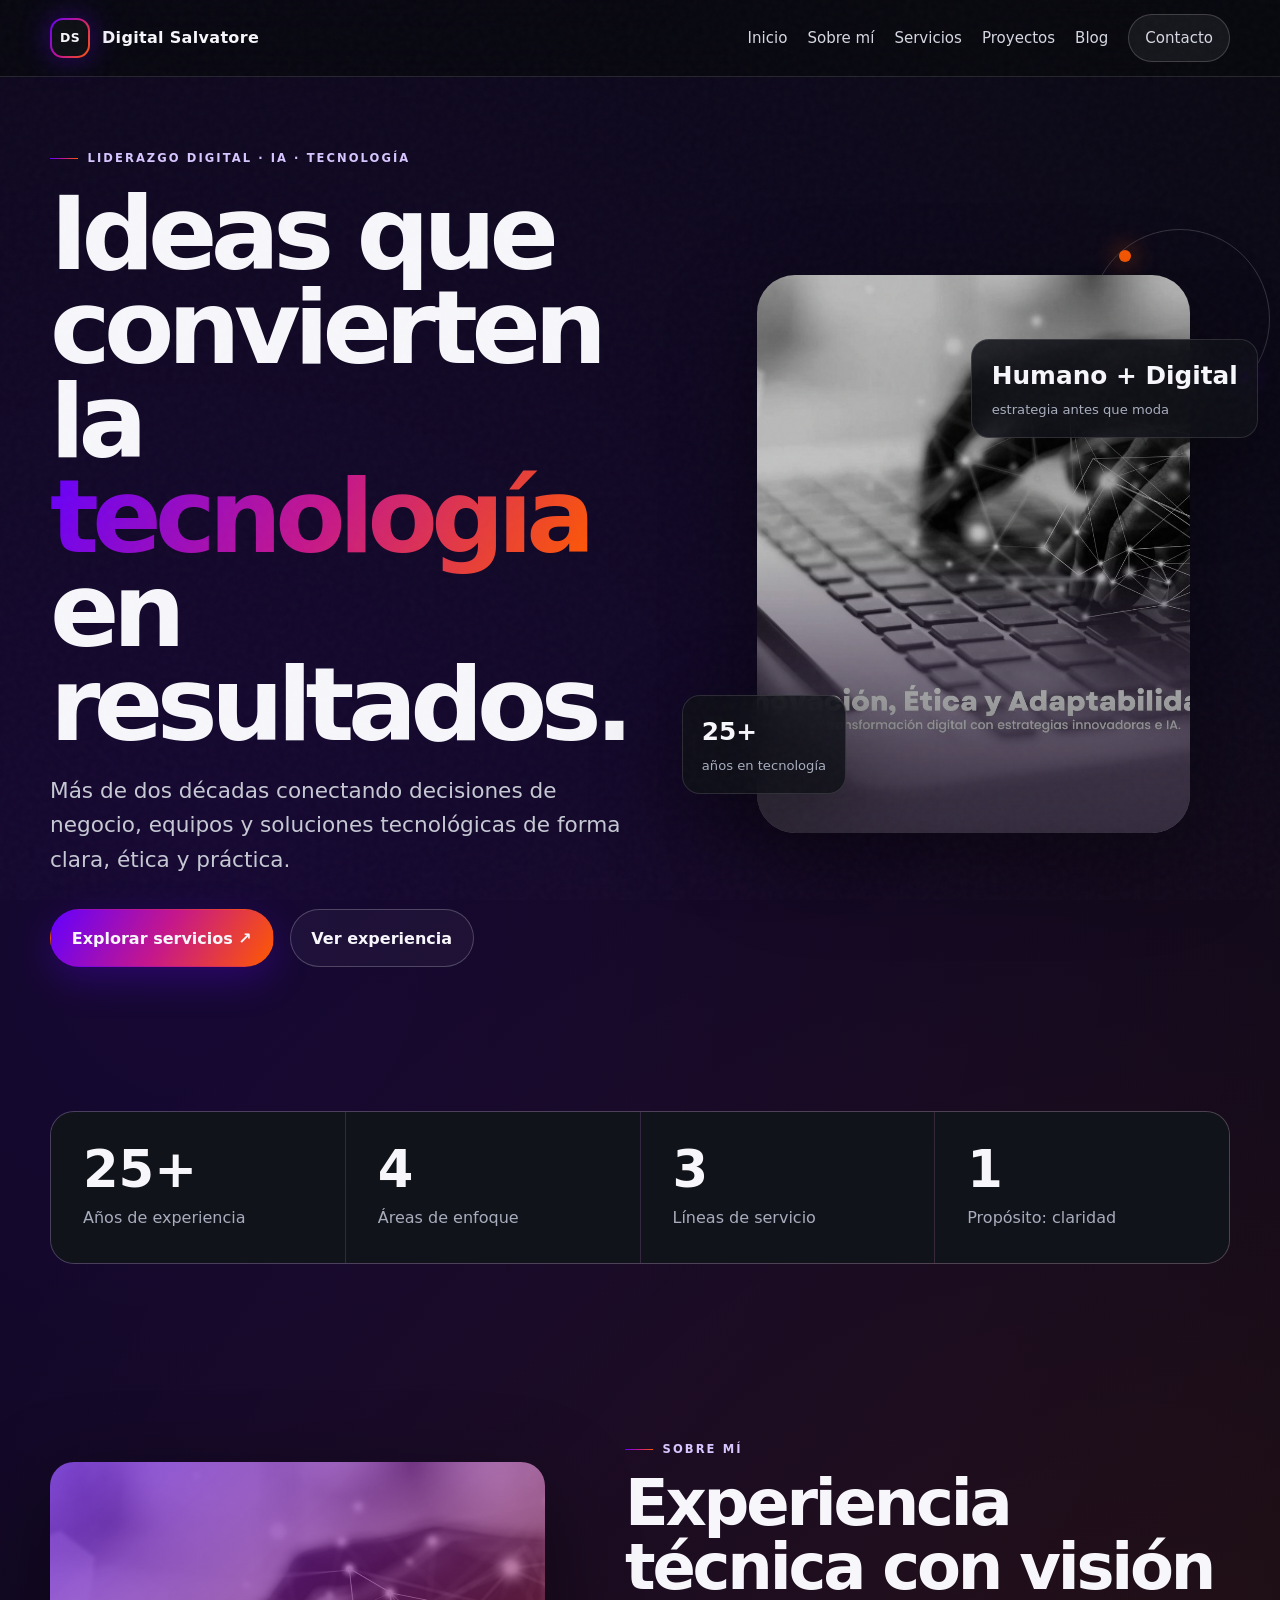
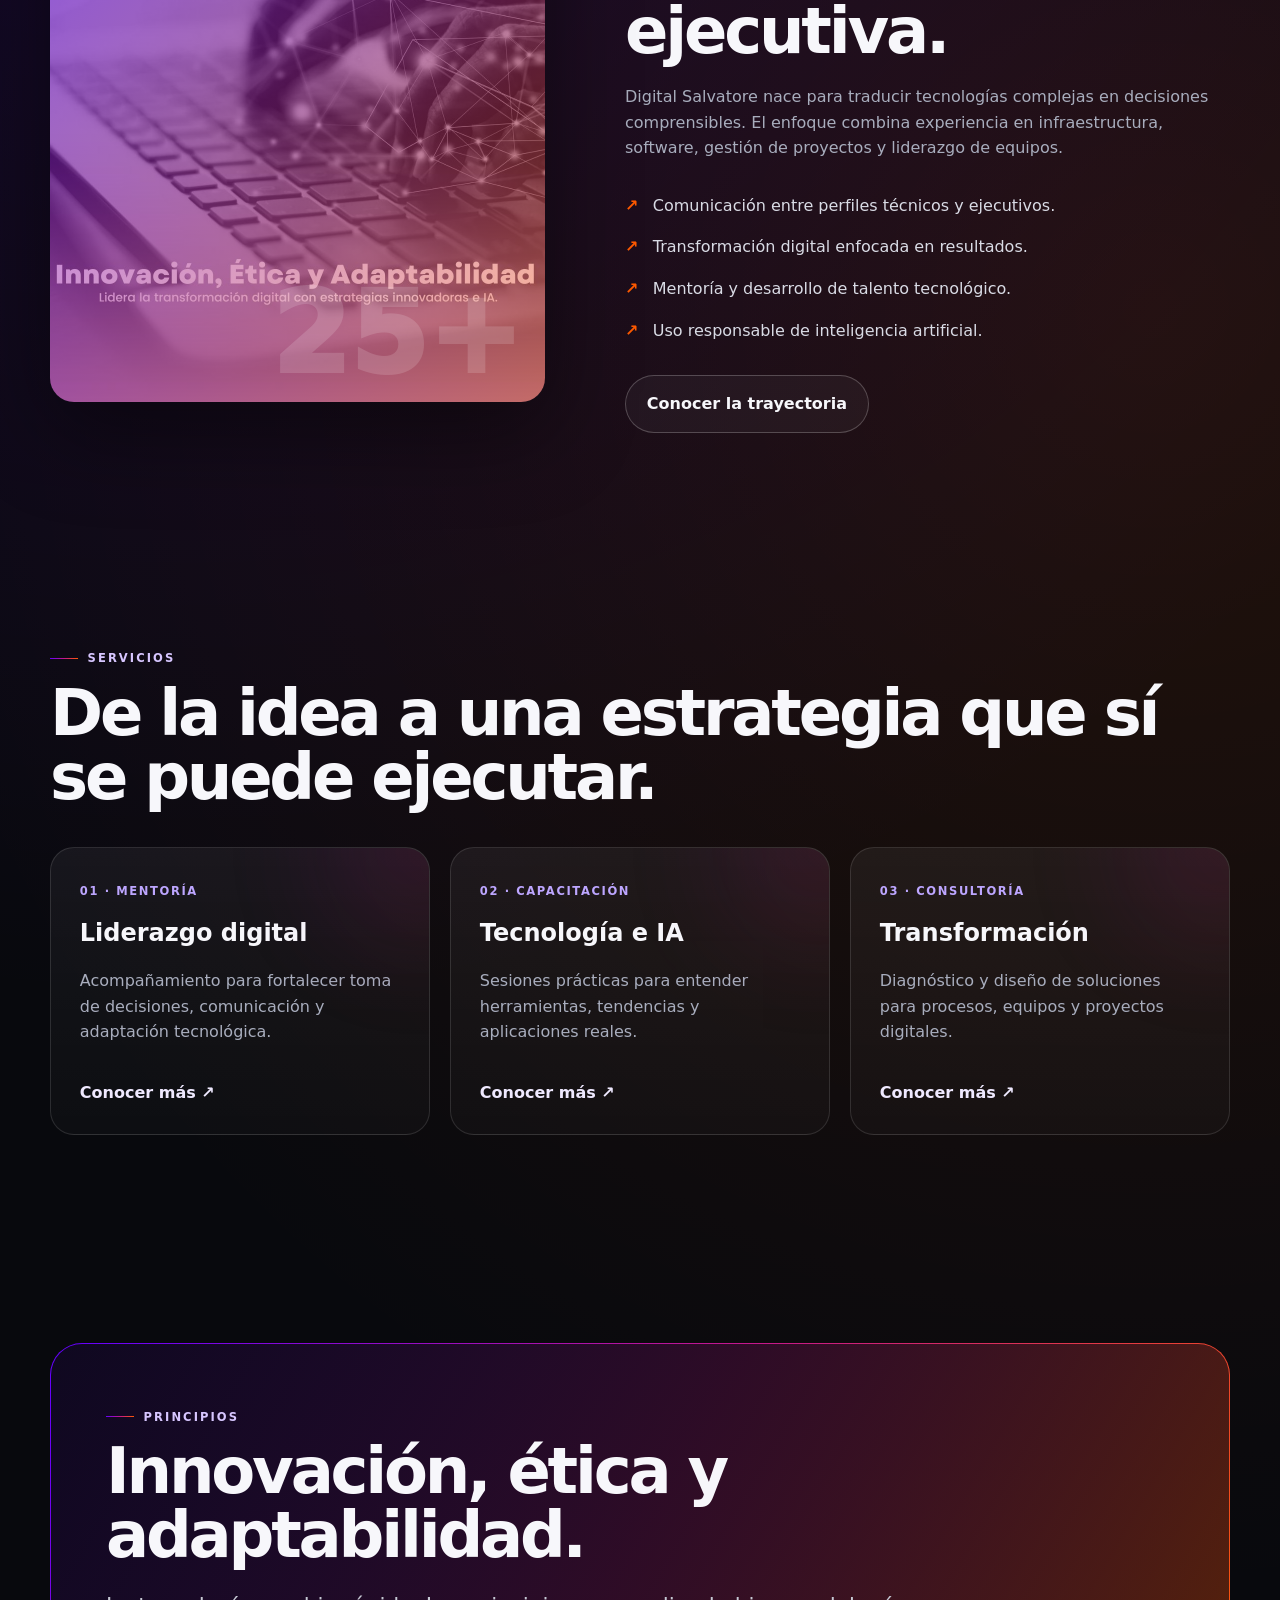
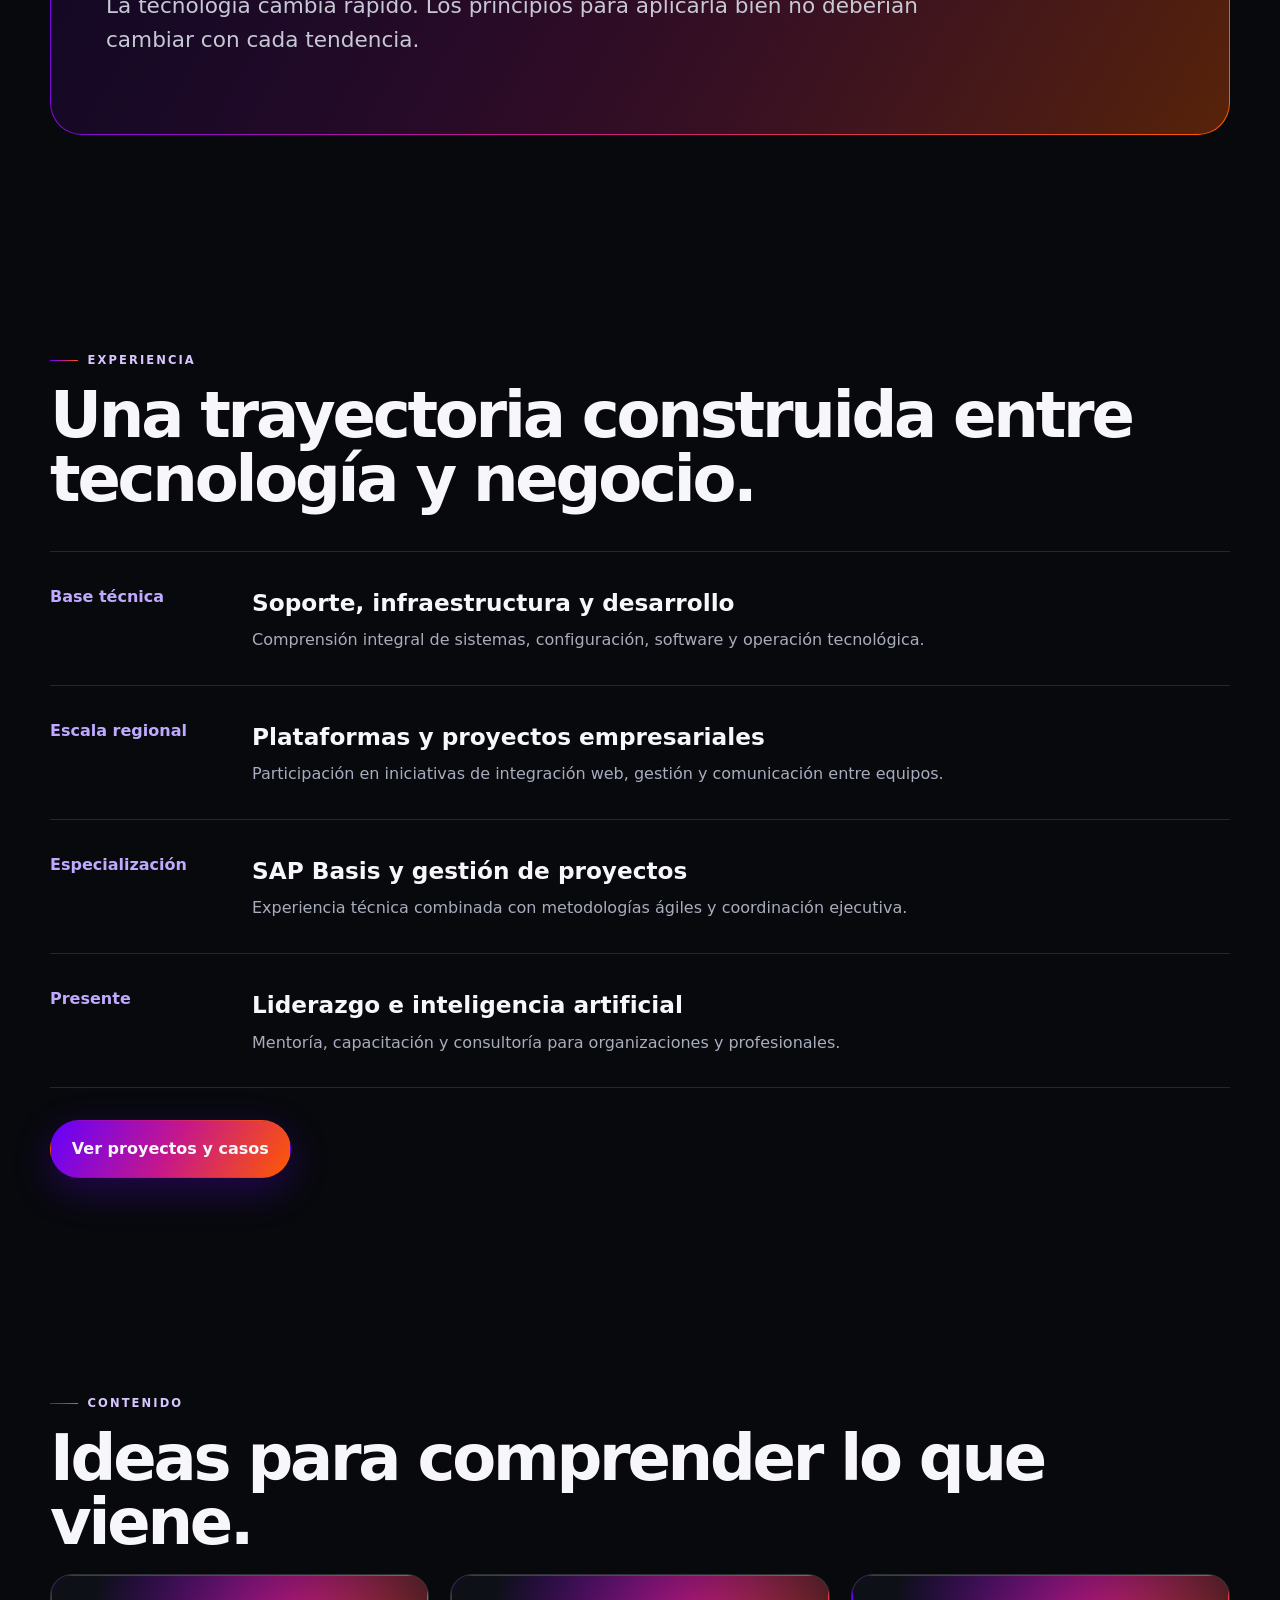
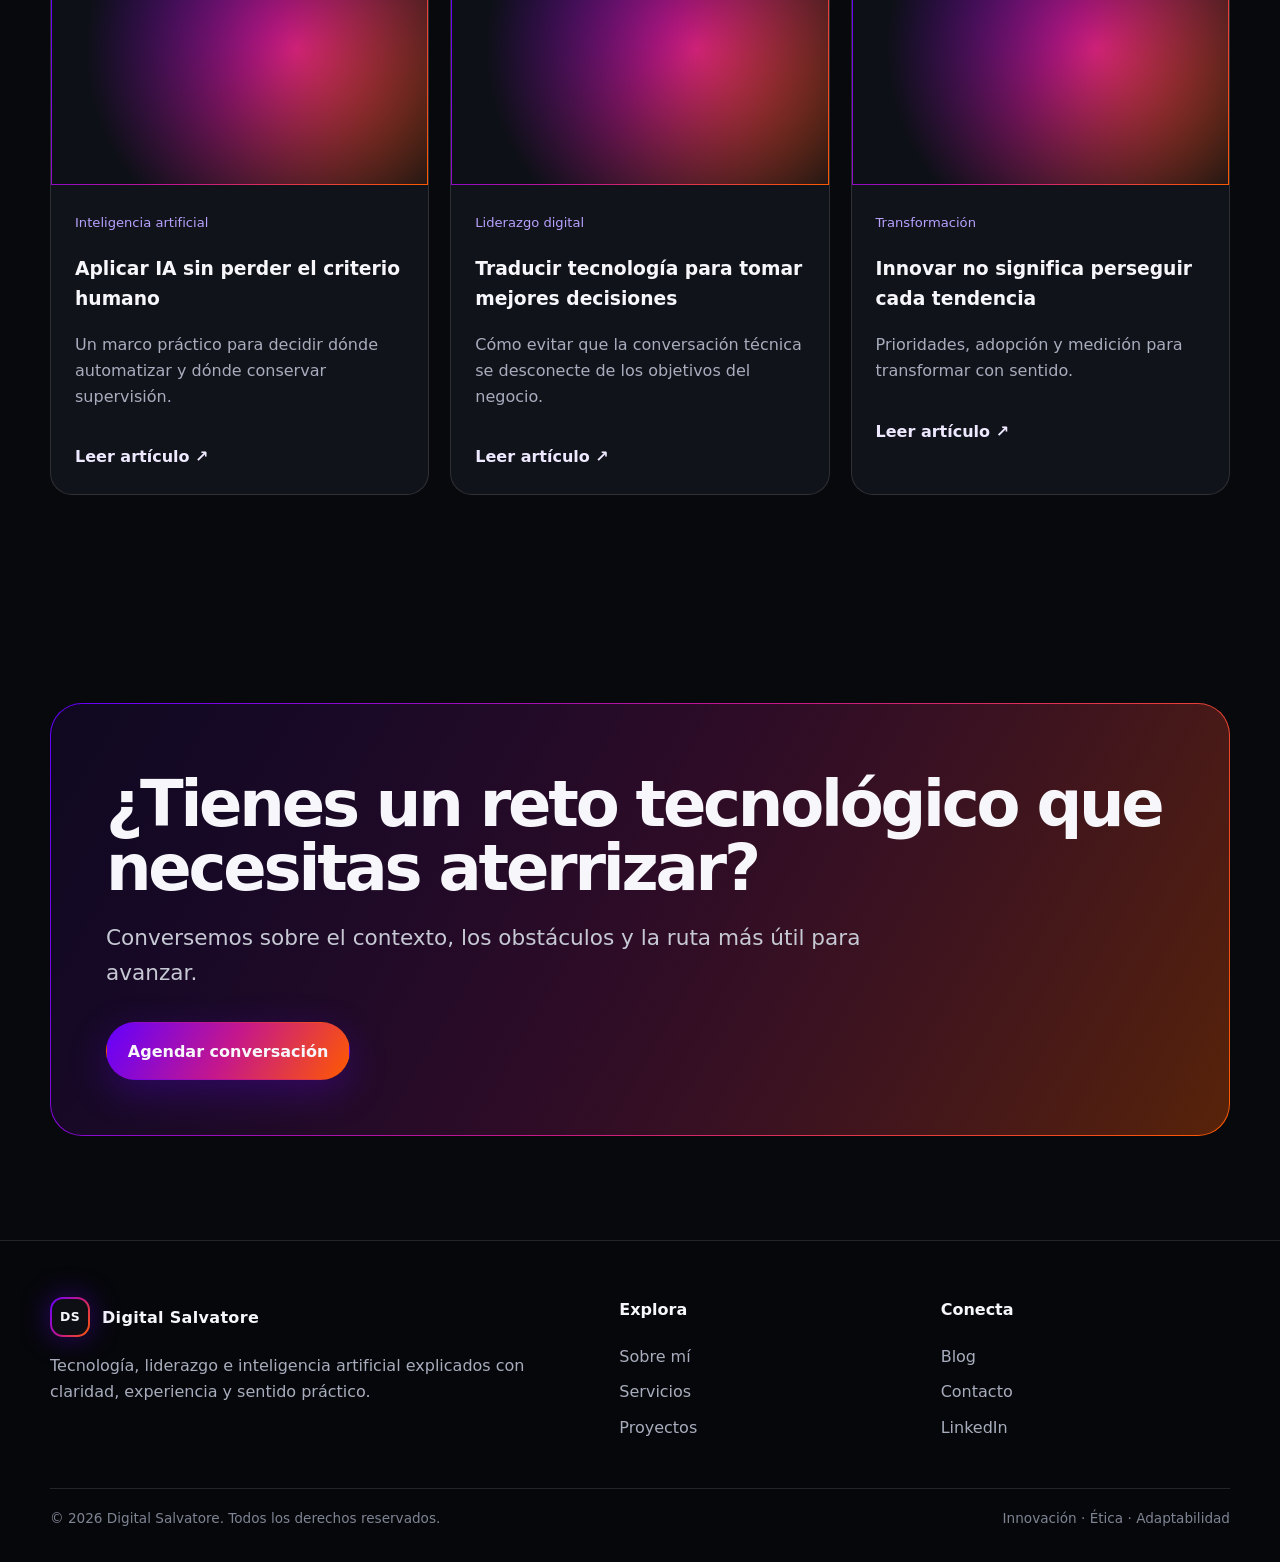
==== index.html @ e843b406 "Primera versión del sitio Digital Salvatore" ====
<!doctype html><html lang="es"><head><meta charset="utf-8"><meta name="viewport" content="width=device-width,initial-scale=1"><meta name="description" content="Digital Salvatore: liderazgo digital, inteligencia artificial, transformación tecnológica y mentoría."><title>Digital Salvatore | Tecnología y liderazgo sin humo</title><link rel="stylesheet" href="styles.css"></head><body>
<a class="skip-link" href="#contenido">Ir al contenido</a>
<div class="noise"></div>
<header class="site-header">
  <nav class="nav" aria-label="Navegación principal">
    <a class="brand" href="index.html"><span class="brand-mark" aria-hidden="true"></span><span>Digital Salvatore</span></a>
    <button class="menu-toggle" aria-expanded="false" aria-label="Abrir menú">☰</button>
    <div class="nav-links">
      <a href="index.html">Inicio</a>
      <a href="sobre-mi.html">Sobre mí</a>
      <a href="servicios.html">Servicios</a>
      <a href="proyectos.html">Proyectos</a>
      <a href="blog.html">Blog</a>
      <a class="nav-cta" href="contacto.html">Contacto</a>
    </div>
  </nav>
</header>
<main id="contenido">
<section class="hero"><div class="container hero-grid"><div class="hero-copy reveal"><span class="eyebrow">Liderazgo digital · IA · Tecnología</span><h1 class="display">Ideas que convierten la <span class="gradient-text">tecnología</span> en resultados.</h1><p class="lead">Más de dos décadas conectando decisiones de negocio, equipos y soluciones tecnológicas de forma clara, ética y práctica.</p><div class="hero-actions"><a class="btn btn-primary" href="servicios.html">Explorar servicios ↗</a><a class="btn btn-secondary" href="proyectos.html">Ver experiencia</a></div></div><div class="hero-visual reveal"><div class="orbit"></div><figure class="hero-photo" data-parallax=".025"><img src="assets/img/hero-innovacion.jpg" alt="Manos trabajando con tecnología e inteligencia artificial"></figure><div class="float-card one"><strong>25+</strong><span>años en tecnología</span></div><div class="float-card two"><strong>Humano + Digital</strong><span>estrategia antes que moda</span></div></div></div></section>
<section class="section-sm"><div class="container stats reveal"><div class="stat"><div class="stat-number" data-counter="25" data-suffix="+">0</div><div class="stat-label">Años de experiencia</div></div><div class="stat"><div class="stat-number" data-counter="4">0</div><div class="stat-label">Áreas de enfoque</div></div><div class="stat"><div class="stat-number" data-counter="3">0</div><div class="stat-label">Líneas de servicio</div></div><div class="stat"><div class="stat-number" data-counter="1">0</div><div class="stat-label">Propósito: claridad</div></div></div></section>
<section class="section"><div class="container split"><div class="media-panel reveal"></div><div class="reveal"><span class="eyebrow">Sobre mí</span><h2 class="section-title">Experiencia técnica con visión ejecutiva.</h2><p class="section-copy">Digital Salvatore nace para traducir tecnologías complejas en decisiones comprensibles. El enfoque combina experiencia en infraestructura, software, gestión de proyectos y liderazgo de equipos.</p><ul class="check-list"><li>Comunicación entre perfiles técnicos y ejecutivos.</li><li>Transformación digital enfocada en resultados.</li><li>Mentoría y desarrollo de talento tecnológico.</li><li>Uso responsable de inteligencia artificial.</li></ul><a class="btn btn-secondary" href="sobre-mi.html">Conocer la trayectoria</a></div></div></section>
<section class="section"><div class="container"><span class="eyebrow reveal">Servicios</span><h2 class="section-title reveal">De la idea a una estrategia que sí se puede ejecutar.</h2><div class="card-grid"><article class="card reveal" data-tilt><span class="card-kicker">01 · Mentoría</span><h3>Liderazgo digital</h3><p>Acompañamiento para fortalecer toma de decisiones, comunicación y adaptación tecnológica.</p><a class="card-link" href="servicios.html">Conocer más ↗</a></article><article class="card reveal" data-tilt><span class="card-kicker">02 · Capacitación</span><h3>Tecnología e IA</h3><p>Sesiones prácticas para entender herramientas, tendencias y aplicaciones reales.</p><a class="card-link" href="servicios.html">Conocer más ↗</a></article><article class="card reveal" data-tilt><span class="card-kicker">03 · Consultoría</span><h3>Transformación</h3><p>Diagnóstico y diseño de soluciones para procesos, equipos y proyectos digitales.</p><a class="card-link" href="servicios.html">Conocer más ↗</a></article></div></div></section>
<section class="section"><div class="container feature-band reveal"><span class="eyebrow">Principios</span><h2 class="section-title">Innovación, ética y adaptabilidad.</h2><p class="lead">La tecnología cambia rápido. Los principios para aplicarla bien no deberían cambiar con cada tendencia.</p></div></section>
<section class="section"><div class="container"><span class="eyebrow reveal">Experiencia</span><h2 class="section-title reveal">Una trayectoria construida entre tecnología y negocio.</h2><div class="timeline"><div class="timeline-item reveal"><strong>Base técnica</strong><div><h3>Soporte, infraestructura y desarrollo</h3><p>Comprensión integral de sistemas, configuración, software y operación tecnológica.</p></div></div><div class="timeline-item reveal"><strong>Escala regional</strong><div><h3>Plataformas y proyectos empresariales</h3><p>Participación en iniciativas de integración web, gestión y comunicación entre equipos.</p></div></div><div class="timeline-item reveal"><strong>Especialización</strong><div><h3>SAP Basis y gestión de proyectos</h3><p>Experiencia técnica combinada con metodologías ágiles y coordinación ejecutiva.</p></div></div><div class="timeline-item reveal"><strong>Presente</strong><div><h3>Liderazgo e inteligencia artificial</h3><p>Mentoría, capacitación y consultoría para organizaciones y profesionales.</p></div></div></div><div class="hero-actions"><a class="btn btn-primary" href="proyectos.html">Ver proyectos y casos</a></div></div></section>
<section class="section"><div class="container"><span class="eyebrow reveal">Contenido</span><h2 class="section-title reveal">Ideas para comprender lo que viene.</h2><div class="article-grid"><article class="article-card reveal"><div class="article-cover"></div><div class="article-body"><time>Inteligencia artificial</time><h3>Aplicar IA sin perder el criterio humano</h3><p>Un marco práctico para decidir dónde automatizar y dónde conservar supervisión.</p><a class="card-link" href="blog.html">Leer artículo ↗</a></div></article><article class="article-card reveal"><div class="article-cover"></div><div class="article-body"><time>Liderazgo digital</time><h3>Traducir tecnología para tomar mejores decisiones</h3><p>Cómo evitar que la conversación técnica se desconecte de los objetivos del negocio.</p><a class="card-link" href="blog.html">Leer artículo ↗</a></div></article><article class="article-card reveal"><div class="article-cover"></div><div class="article-body"><time>Transformación</time><h3>Innovar no significa perseguir cada tendencia</h3><p>Prioridades, adopción y medición para transformar con sentido.</p><a class="card-link" href="blog.html">Leer artículo ↗</a></div></article></div></div></section>
<section class="section"><div class="container feature-band reveal"><h2 class="section-title">¿Tienes un reto tecnológico que necesitas aterrizar?</h2><p class="lead">Conversemos sobre el contexto, los obstáculos y la ruta más útil para avanzar.</p><div class="hero-actions"><a class="btn btn-primary" href="contacto.html">Agendar conversación</a></div></div></section>
</main>
<footer class="site-footer">
  <div class="container">
    <div class="footer-grid">
      <div><a class="brand" href="index.html"><span class="brand-mark"></span><span>Digital Salvatore</span></a><p class="section-copy">Tecnología, liderazgo e inteligencia artificial explicados con claridad, experiencia y sentido práctico.</p></div>
      <div><h4>Explora</h4><div class="footer-links"><a href="sobre-mi.html">Sobre mí</a><a href="servicios.html">Servicios</a><a href="proyectos.html">Proyectos</a></div></div>
      <div><h4>Conecta</h4><div class="footer-links"><a href="blog.html">Blog</a><a href="contacto.html">Contacto</a><a href="#">LinkedIn</a></div></div>
    </div>
    <div class="footer-bottom"><span>© <span data-year></span> Digital Salvatore. Todos los derechos reservados.</span><span>Innovación · Ética · Adaptabilidad</span></div>
  </div>
</footer>
<script src="script.js"></script>
</body></html>
---- styles.css ----
:root {
  --bg: #08090d;
  --surface: #11131a;
  --surface-2: #181b24;
  --text: #f7f7fb;
  --muted: #a8adbd;
  --indigo: #6300ff;
  --orange: #ff5a00;
  --magenta: #c5178c;
  --line: rgba(255,255,255,.12);
  --glow: linear-gradient(120deg, var(--indigo), var(--magenta), var(--orange));
  --max: 1180px;
  --radius: 24px;
  --shadow: 0 28px 90px rgba(0,0,0,.45);
}

* { box-sizing: border-box; }
html { scroll-behavior: smooth; }
body {
  margin: 0;
  font-family: Inter, ui-sans-serif, system-ui, -apple-system, BlinkMacSystemFont, "Segoe UI", sans-serif;
  background:
    radial-gradient(circle at 15% 15%, rgba(99,0,255,.16), transparent 30%),
    radial-gradient(circle at 90% 30%, rgba(255,90,0,.11), transparent 28%),
    var(--bg);
  color: var(--text);
  line-height: 1.6;
  overflow-x: hidden;
}
a { color: inherit; text-decoration: none; }
img { display: block; max-width: 100%; }
button, input, textarea { font: inherit; }

.skip-link { position: fixed; left: 1rem; top: -4rem; z-index: 999; background: white; color: black; padding: .7rem 1rem; border-radius: 999px; }
.skip-link:focus { top: 1rem; }

.site-header {
  position: sticky; top: 0; z-index: 50;
  backdrop-filter: blur(18px);
  background: rgba(8,9,13,.72);
  border-bottom: 1px solid var(--line);
}
.nav {
  width: min(calc(100% - 2rem), var(--max));
  margin: auto; min-height: 76px;
  display: flex; align-items: center; justify-content: space-between; gap: 1.5rem;
}
.brand { display: flex; align-items: center; gap: .75rem; font-weight: 800; letter-spacing: .02em; }
.brand-mark { width: 40px; aspect-ratio: 1; border-radius: 13px; background: var(--glow); position: relative; box-shadow: 0 0 30px rgba(99,0,255,.4); }
.brand-mark::after { content: "DS"; position: absolute; inset: 2px; display: grid; place-items: center; border-radius: 11px; background: #0d0f15; font-size: .78rem; }
.nav-links { display: flex; align-items: center; gap: 1.25rem; color: #d6d8e2; font-size: .94rem; }
.nav-links a { position: relative; }
.nav-links a::after { content: ""; position: absolute; left: 0; bottom: -.45rem; width: 0; height: 2px; background: var(--glow); transition: width .25s ease; }
.nav-links a:hover::after, .nav-links a.active::after { width: 100%; }
.nav-cta { padding: .7rem 1rem; border: 1px solid rgba(255,255,255,.18); border-radius: 999px; background: rgba(255,255,255,.06); }
.menu-toggle { display: none; border: 0; color: white; background: transparent; font-size: 1.5rem; }

.container { width: min(calc(100% - 2rem), var(--max)); margin-inline: auto; }
.section { padding: 6.5rem 0; position: relative; }
.section-sm { padding: 4rem 0; }
.eyebrow { display: inline-flex; align-items: center; gap: .6rem; text-transform: uppercase; letter-spacing: .18em; font-size: .72rem; color: #d7c6ff; font-weight: 800; }
.eyebrow::before { content: ""; width: 28px; height: 1px; background: var(--glow); }
.display { font-size: clamp(3rem, 8vw, 7.7rem); line-height: .92; letter-spacing: -.065em; margin: 1.2rem 0; max-width: 11ch; }
.gradient-text { background: var(--glow); -webkit-background-clip: text; background-clip: text; color: transparent; }
.lead { font-size: clamp(1.05rem, 2vw, 1.35rem); color: #c6c9d4; max-width: 62ch; }
.section-title { font-size: clamp(2.2rem, 5vw, 4.7rem); line-height: 1; letter-spacing: -.05em; margin: .8rem 0 1.3rem; }
.section-copy { color: var(--muted); max-width: 65ch; }

.hero { min-height: calc(100svh - 76px); display: grid; align-items: center; padding: 4rem 0 5rem; position: relative; }
.hero-grid { display: grid; grid-template-columns: 1.08fr .92fr; gap: 4rem; align-items: center; }
.hero-copy { position: relative; z-index: 2; }
.hero-actions { display: flex; flex-wrap: wrap; gap: 1rem; margin-top: 2rem; }
.btn { display: inline-flex; align-items: center; justify-content: center; gap: .6rem; padding: .95rem 1.3rem; border-radius: 999px; font-weight: 800; border: 1px solid transparent; transition: transform .22s ease, box-shadow .22s ease, background .22s ease; }
.btn:hover { transform: translateY(-3px); }
.btn-primary { background: var(--glow); box-shadow: 0 12px 38px rgba(99,0,255,.28); }
.btn-secondary { border-color: rgba(255,255,255,.22); background: rgba(255,255,255,.04); }
.hero-visual { position: relative; min-height: 590px; }
.hero-photo { position: absolute; inset: 0; border-radius: 38px; overflow: hidden; background: #12141c; box-shadow: var(--shadow); transform: rotate(1.5deg); }
.hero-photo img { width: 100%; height: 100%; object-fit: cover; filter: saturate(.8) contrast(1.06); }
.hero-photo::after { content: ""; position: absolute; inset: 0; background: linear-gradient(180deg, transparent 45%, rgba(8,9,13,.7)); }
.orbit { position: absolute; width: 180px; aspect-ratio: 1; border-radius: 50%; border: 1px solid rgba(255,255,255,.17); right: -40px; top: -30px; animation: spin 14s linear infinite; }
.orbit::before, .orbit::after { content: ""; position: absolute; width: 12px; aspect-ratio: 1; border-radius: 50%; background: var(--orange); box-shadow: 0 0 24px var(--orange); }
.orbit::before { top: 20px; left: 28px; }
.orbit::after { bottom: 25px; right: 20px; background: var(--indigo); box-shadow: 0 0 24px var(--indigo); }
.float-card { position: absolute; z-index: 3; background: rgba(14,16,23,.86); border: 1px solid var(--line); backdrop-filter: blur(16px); border-radius: 18px; padding: 1rem 1.2rem; box-shadow: var(--shadow); }
.float-card.one { left: -35px; bottom: 55px; }
.float-card.two { right: -28px; top: 80px; }
.float-card strong { display: block; font-size: 1.55rem; }
.float-card span { color: var(--muted); font-size: .82rem; }

.stats { display: grid; grid-template-columns: repeat(4,1fr); gap: 1px; background: var(--line); border: 1px solid var(--line); border-radius: var(--radius); overflow: hidden; }
.stat { background: var(--surface); padding: 2rem; }
.stat-number { font-size: clamp(2rem, 4vw, 3.7rem); font-weight: 900; line-height: 1; }
.stat-label { color: var(--muted); margin-top: .6rem; }

.split { display: grid; grid-template-columns: .9fr 1.1fr; gap: 5rem; align-items: center; }
.media-panel { min-height: 540px; border-radius: var(--radius); background: linear-gradient(135deg, rgba(99,0,255,.55), rgba(255,90,0,.42)), url('assets/img/hero-innovacion.jpg') center/cover; position: relative; overflow: hidden; box-shadow: var(--shadow); }
.media-panel::after { content: "25+"; position: absolute; right: 1.5rem; bottom: .8rem; font-weight: 950; font-size: 7rem; line-height: 1; color: rgba(255,255,255,.15); }
.check-list { display: grid; gap: 1rem; margin: 2rem 0; padding: 0; list-style: none; }
.check-list li { display: flex; gap: .9rem; color: #d9dbe5; }
.check-list li::before { content: "↗"; color: var(--orange); font-weight: 900; }

.card-grid { display: grid; grid-template-columns: repeat(3, 1fr); gap: 1.25rem; margin-top: 2.4rem; }
.card { background: linear-gradient(180deg, rgba(255,255,255,.055), rgba(255,255,255,.025)); border: 1px solid var(--line); border-radius: var(--radius); padding: 1.8rem; position: relative; overflow: hidden; transition: transform .28s ease, border-color .28s ease; }
.card:hover { transform: translateY(-8px); border-color: rgba(146,91,255,.55); }
.card::before { content: ""; position: absolute; width: 160px; aspect-ratio: 1; border-radius: 50%; background: var(--glow); filter: blur(65px); opacity: .18; right: -70px; top: -80px; }
.card-kicker { color: #bda6ff; font-size: .72rem; letter-spacing: .14em; text-transform: uppercase; font-weight: 800; }
.card h3 { font-size: 1.5rem; margin: .7rem 0; }
.card p { color: var(--muted); }
.card-link { display: inline-flex; margin-top: 1.2rem; font-weight: 800; color: #efe9ff; }

.timeline { display: grid; gap: 0; margin-top: 2.5rem; border-top: 1px solid var(--line); }
.timeline-item { display: grid; grid-template-columns: 170px 1fr; gap: 2rem; padding: 2rem 0; border-bottom: 1px solid var(--line); }
.timeline-item strong { color: #bfaaff; }
.timeline-item h3 { margin: 0 0 .4rem; font-size: 1.45rem; }
.timeline-item p { margin: 0; color: var(--muted); }

.logo-strip { display: grid; grid-template-columns: repeat(5,1fr); gap: 1rem; margin-top: 2rem; }
.logo-pill { min-height: 108px; border: 1px solid var(--line); background: var(--surface); border-radius: 18px; display: grid; place-items: center; color: #858b9e; font-weight: 900; letter-spacing: .08em; }

.feature-band { padding: 3.5rem; border-radius: 32px; background: var(--glow); position: relative; overflow: hidden; }
.feature-band::after { content: ""; position: absolute; inset: 1px; border-radius: 31px; background: linear-gradient(120deg, rgba(8,9,13,.92), rgba(8,9,13,.68)); }
.feature-band > * { position: relative; z-index: 1; }

.page-hero { padding: 8rem 0 5rem; min-height: 60vh; display: flex; align-items: end; border-bottom: 1px solid var(--line); }
.page-hero .display { max-width: 13ch; }
.breadcrumb { color: var(--muted); font-size: .9rem; }

.case-grid { display: grid; grid-template-columns: repeat(2,1fr); gap: 1.4rem; margin-top: 2.4rem; }
.case { min-height: 360px; display: flex; flex-direction: column; justify-content: end; border-radius: 28px; padding: 2rem; position: relative; overflow: hidden; border: 1px solid var(--line); background: var(--surface); }
.case::before { content: ""; position: absolute; inset: 0; background: radial-gradient(circle at 70% 25%, rgba(99,0,255,.5), transparent 35%), radial-gradient(circle at 20% 80%, rgba(255,90,0,.3), transparent 34%); transition: transform .5s ease; }
.case:hover::before { transform: scale(1.15); }
.case > * { position: relative; }
.case p { color: #d1d4df; }
.tags { display: flex; flex-wrap: wrap; gap: .5rem; }
.tag { font-size: .78rem; padding: .35rem .65rem; border-radius: 999px; background: rgba(255,255,255,.08); border: 1px solid var(--line); }

.article-grid { display: grid; grid-template-columns: repeat(3,1fr); gap: 1.3rem; }
.article-card { border: 1px solid var(--line); border-radius: 22px; overflow: hidden; background: var(--surface); }
.article-cover { height: 210px; background: var(--glow); position: relative; }
.article-cover::after { content: ""; position: absolute; inset: 1px; background: radial-gradient(circle at 65% 35%, transparent, #0e1017 75%); }
.article-body { padding: 1.5rem; }
.article-body time { color: #b7a1ff; font-size: .82rem; }
.article-body p { color: var(--muted); }

.contact-grid { display: grid; grid-template-columns: 1fr .9fr; gap: 4rem; }
.contact-card { background: var(--surface); border: 1px solid var(--line); border-radius: 26px; padding: 2rem; }
.contact-list { display: grid; gap: 1rem; margin-top: 2rem; }
.contact-list a { padding: 1rem; border: 1px solid var(--line); border-radius: 14px; background: rgba(255,255,255,.03); }
.form { display: grid; gap: 1rem; }
.form label { display: grid; gap: .45rem; color: #d8dbe5; font-size: .9rem; }
.form input, .form textarea { width: 100%; border: 1px solid var(--line); background: #0b0d12; color: white; border-radius: 14px; padding: 1rem; outline: none; }
.form input:focus, .form textarea:focus { border-color: var(--indigo); box-shadow: 0 0 0 4px rgba(99,0,255,.14); }
.form textarea { min-height: 150px; resize: vertical; }
.form-status { min-height: 1.5em; color: #cbbaff; }

.site-footer { border-top: 1px solid var(--line); padding: 3.5rem 0 2rem; background: #06070a; }
.footer-grid { display: grid; grid-template-columns: 1.3fr repeat(2,.7fr); gap: 2rem; }
.footer-grid h4 { margin-top: 0; }
.footer-links { display: grid; gap: .6rem; color: var(--muted); }
.footer-bottom { display: flex; justify-content: space-between; gap: 1rem; margin-top: 3rem; padding-top: 1.2rem; border-top: 1px solid var(--line); color: #7f8494; font-size: .85rem; }

.reveal { opacity: 0; transform: translateY(32px); transition: opacity .75s ease, transform .75s ease; }
.reveal.visible { opacity: 1; transform: none; }
[data-parallax] { will-change: transform; }
.noise { pointer-events: none; position: fixed; inset: 0; z-index: 100; opacity: .035; background-image: url("data:image/svg+xml,%3Csvg viewBox='0 0 180 180' xmlns='http://www.w3.org/2000/svg'%3E%3Cfilter id='n'%3E%3CfeTurbulence type='fractalNoise' baseFrequency='.8' numOctaves='4' stitchTiles='stitch'/%3E%3C/filter%3E%3Crect width='100%25' height='100%25' filter='url(%23n)' opacity='.8'/%3E%3C/svg%3E"); }
@keyframes spin { to { transform: rotate(360deg); } }

@media (max-width: 920px) {
  .menu-toggle { display: block; }
  .nav-links { position: fixed; inset: 76px 1rem auto; padding: 1.2rem; background: rgba(10,11,16,.97); border: 1px solid var(--line); border-radius: 18px; display: none; flex-direction: column; align-items: stretch; box-shadow: var(--shadow); }
  .nav-links.open { display: flex; }
  .hero-grid, .split, .contact-grid { grid-template-columns: 1fr; }
  .hero { padding-top: 3rem; }
  .hero-visual { min-height: 480px; }
  .stats { grid-template-columns: repeat(2,1fr); }
  .card-grid, .article-grid { grid-template-columns: 1fr 1fr; }
  .logo-strip { grid-template-columns: repeat(3,1fr); }
  .footer-grid { grid-template-columns: 1fr 1fr; }
}

@media (max-width: 620px) {
  .section { padding: 4.5rem 0; }
  .display { font-size: clamp(3rem, 17vw, 5rem); }
  .hero-visual { min-height: 390px; }
  .float-card.one { left: 10px; bottom: 20px; }
  .float-card.two { right: 5px; top: 35px; }
  .stats, .card-grid, .article-grid, .case-grid, .logo-strip { grid-template-columns: 1fr; }
  .timeline-item { grid-template-columns: 1fr; gap: .5rem; }
  .feature-band { padding: 2rem; }
  .footer-grid { grid-template-columns: 1fr; }
  .footer-bottom { flex-direction: column; }
}

@media (prefers-reduced-motion: reduce) {
  *, *::before, *::after { scroll-behavior: auto !important; animation-duration: .01ms !important; animation-iteration-count: 1 !important; transition-duration: .01ms !important; }
}
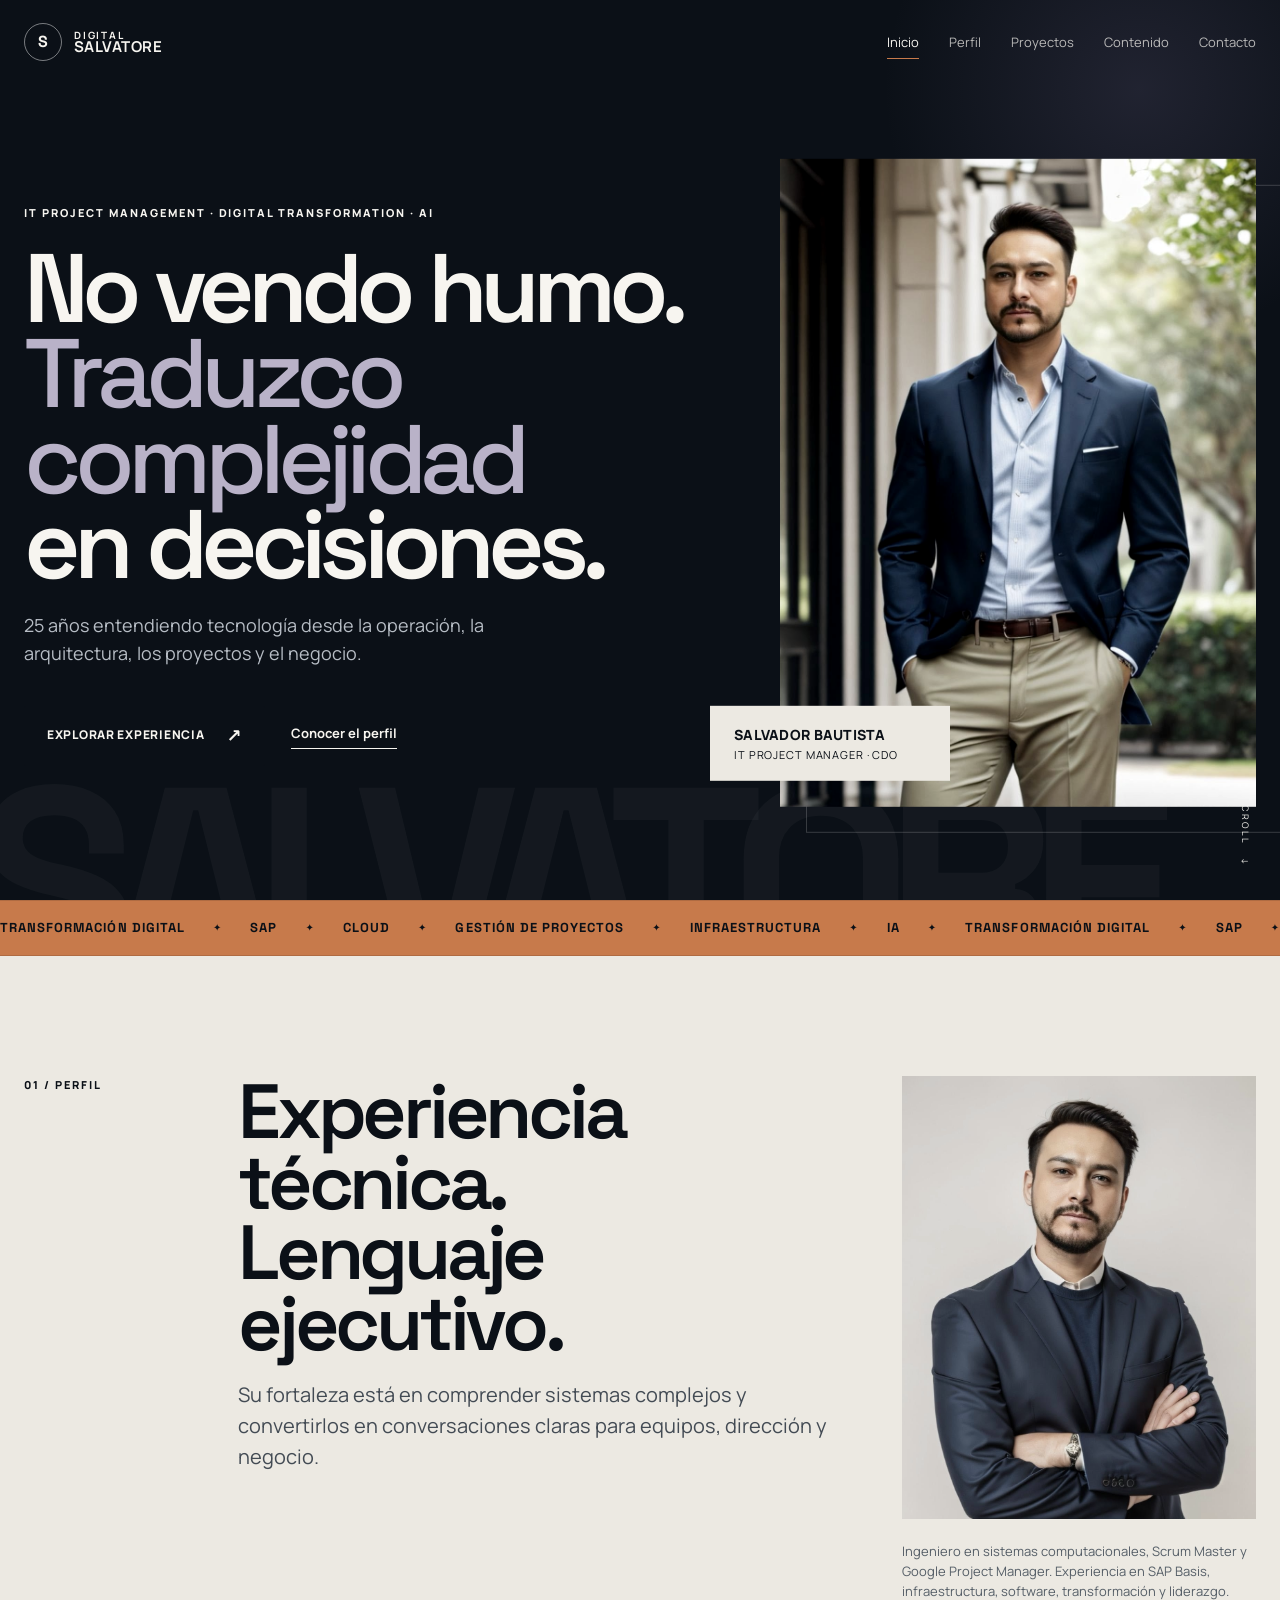
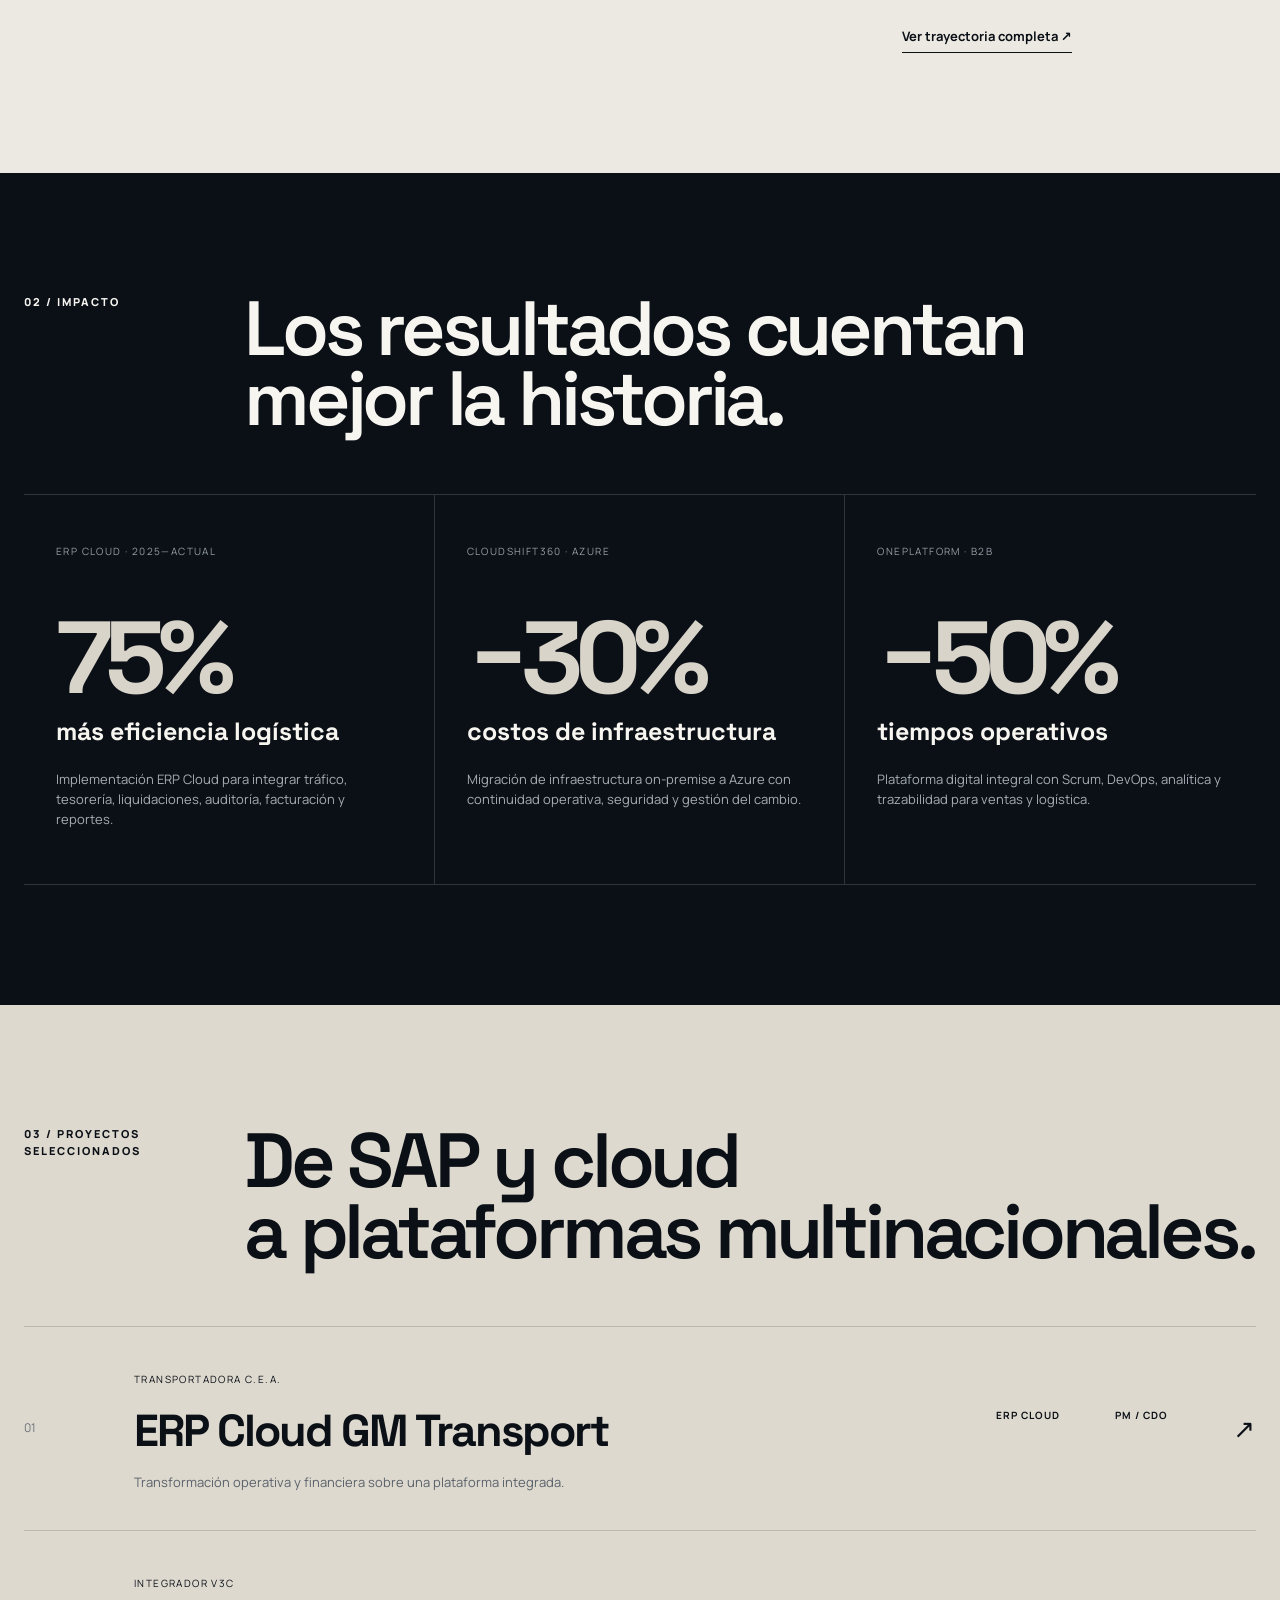
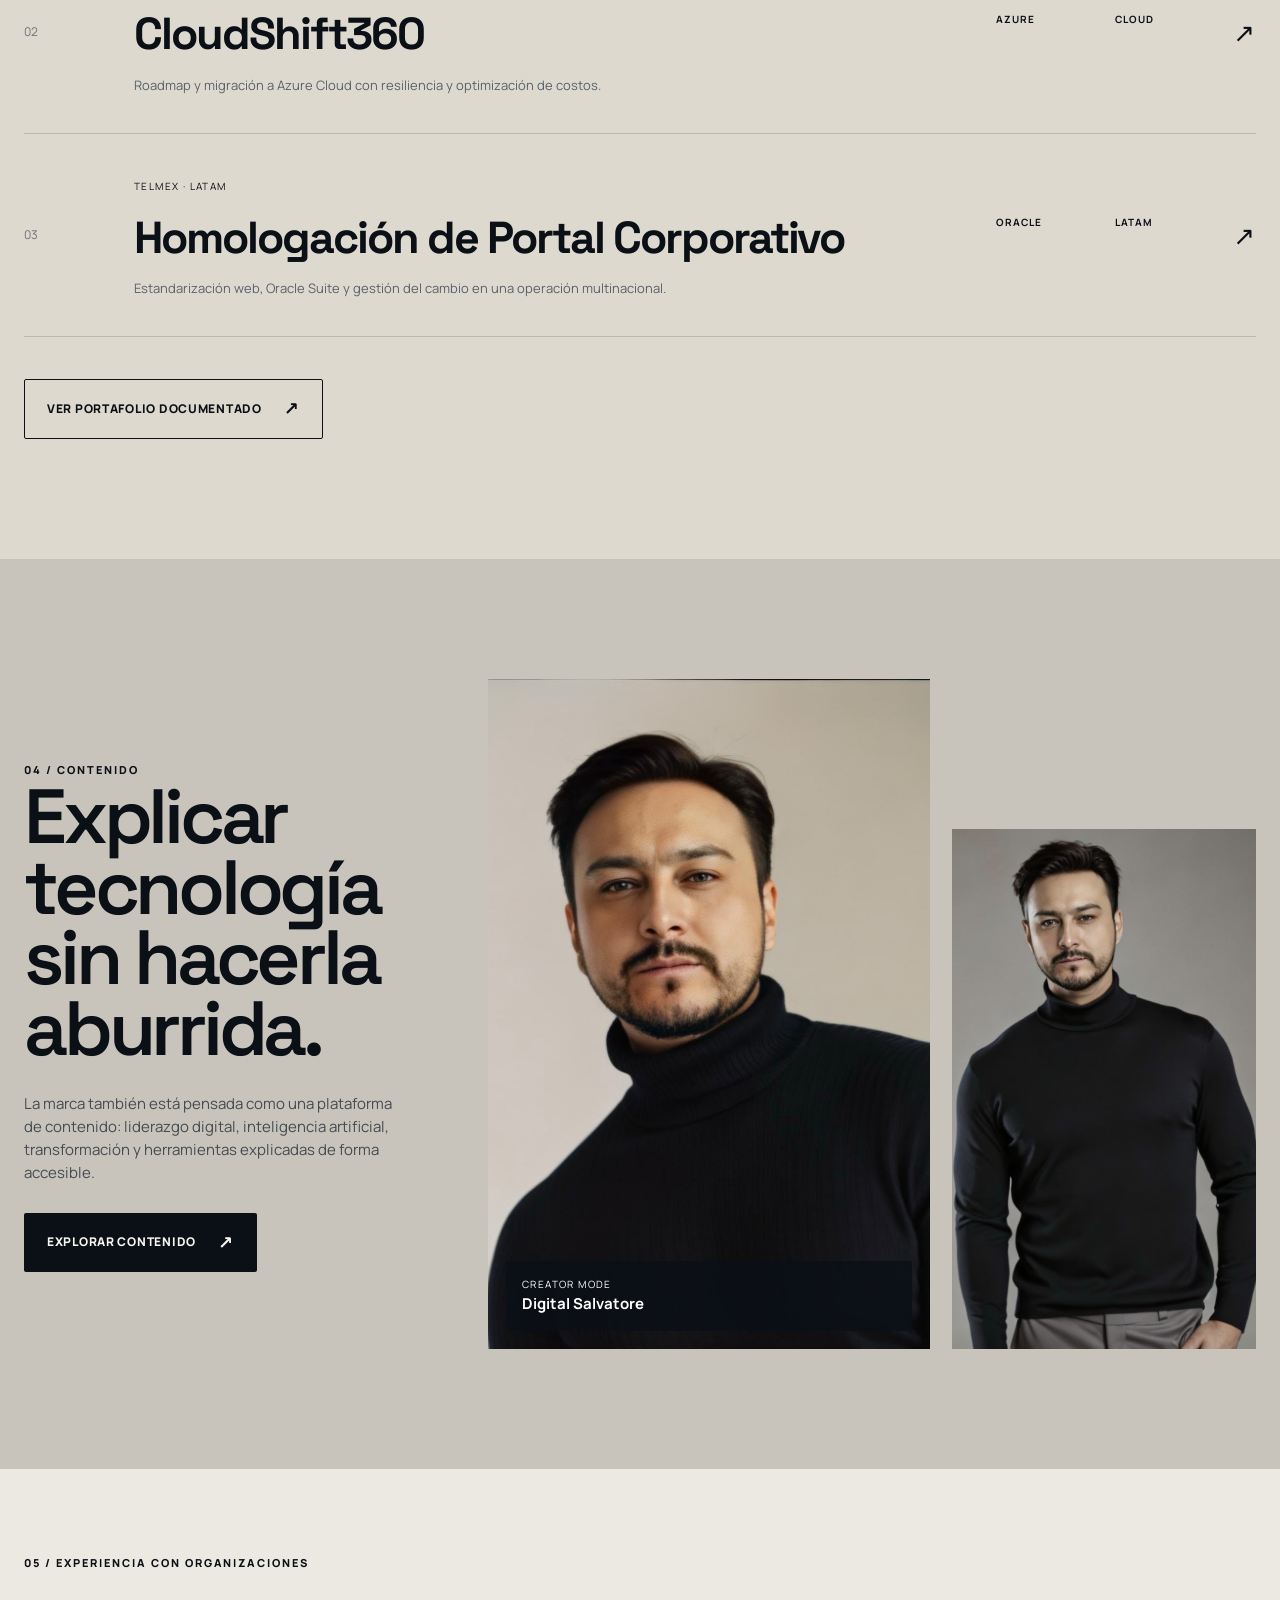
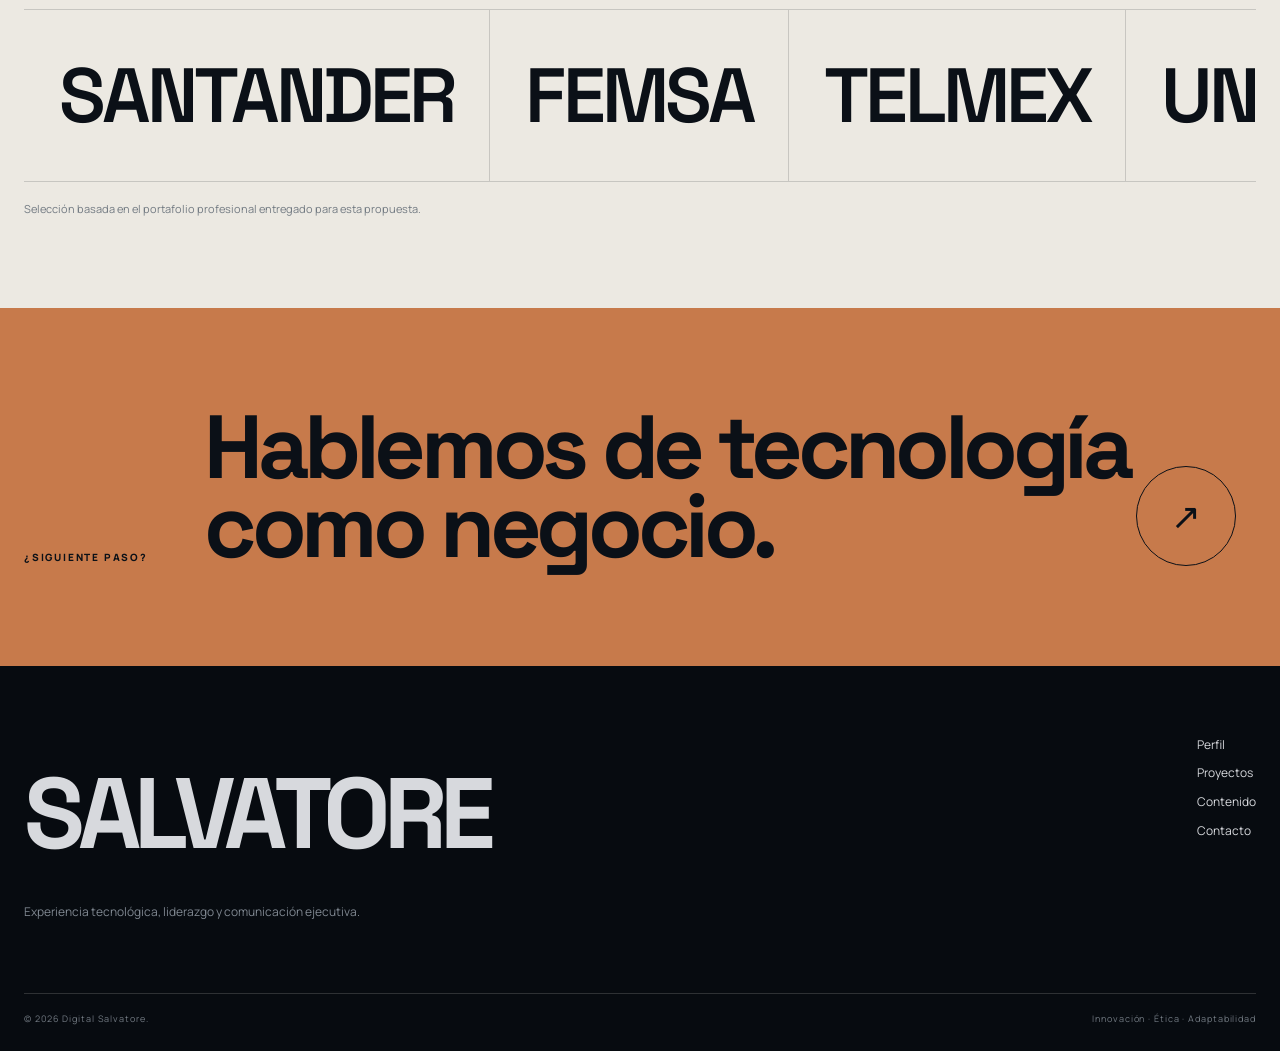
==== commit cb2ba354: "Segunda version blog Salvatore" ====
--- a/index.html
+++ b/index.html
@@ -1,39 +1,203 @@
-<!doctype html><html lang="es"><head><meta charset="utf-8"><meta name="viewport" content="width=device-width,initial-scale=1"><meta name="description" content="Digital Salvatore: liderazgo digital, inteligencia artificial, transformación tecnológica y mentoría."><title>Digital Salvatore | Tecnología y liderazgo sin humo</title><link rel="stylesheet" href="styles.css"></head><body>
+<!doctype html>
+<html lang="es">
+<head>
+<meta charset="utf-8">
+<meta name="viewport" content="width=device-width,initial-scale=1">
+<meta name="description" content="Perfil profesional de Salvador Bautista: tecnología, gestión de proyectos, transformación digital, SAP, cloud e inteligencia artificial.">
+<meta name="theme-color" content="#0b1017">
+<title>Digital Salvatore | Tecnología, liderazgo y transformación</title>
+<link rel="preconnect" href="https://fonts.googleapis.com">
+<link rel="preconnect" href="https://fonts.gstatic.com" crossorigin>
+<link href="https://fonts.googleapis.com/css2?family=Manrope:wght@400;500;600;700;800&family=Space+Grotesk:wght@500;600;700&display=swap" rel="stylesheet">
+<link rel="stylesheet" href="styles.css">
+</head>
+<body>
 <a class="skip-link" href="#contenido">Ir al contenido</a>
-<div class="noise"></div>
+<div class="reading-progress" aria-hidden="true"><span></span></div>
 <header class="site-header">
-  <nav class="nav" aria-label="Navegación principal">
-    <a class="brand" href="index.html"><span class="brand-mark" aria-hidden="true"></span><span>Digital Salvatore</span></a>
-    <button class="menu-toggle" aria-expanded="false" aria-label="Abrir menú">☰</button>
-    <div class="nav-links">
-      <a href="index.html">Inicio</a>
-      <a href="sobre-mi.html">Sobre mí</a>
-      <a href="servicios.html">Servicios</a>
-      <a href="proyectos.html">Proyectos</a>
-      <a href="blog.html">Blog</a>
-      <a class="nav-cta" href="contacto.html">Contacto</a>
-    </div>
+  <nav class="nav shell" aria-label="Navegación principal">
+    <a class="brand" href="index.html" aria-label="Digital Salvatore, inicio">
+      <span class="brand-symbol">S</span>
+      <span class="brand-copy"><b>DIGITAL</b><strong>SALVATORE</strong></span>
+    </a>
+    <button class="menu-toggle" aria-expanded="false" aria-label="Abrir menú"><i></i><i></i></button>
+    <div class="nav-links"><a class="active" href="index.html">Inicio</a><a class="" href="sobre-mi.html">Perfil</a><a class="" href="proyectos.html">Proyectos</a><a class="" href="blog.html">Contenido</a><a class="" href="contacto.html">Contacto</a></div>
   </nav>
 </header>
+
 <main id="contenido">
-<section class="hero"><div class="container hero-grid"><div class="hero-copy reveal"><span class="eyebrow">Liderazgo digital · IA · Tecnología</span><h1 class="display">Ideas que convierten la <span class="gradient-text">tecnología</span> en resultados.</h1><p class="lead">Más de dos décadas conectando decisiones de negocio, equipos y soluciones tecnológicas de forma clara, ética y práctica.</p><div class="hero-actions"><a class="btn btn-primary" href="servicios.html">Explorar servicios ↗</a><a class="btn btn-secondary" href="proyectos.html">Ver experiencia</a></div></div><div class="hero-visual reveal"><div class="orbit"></div><figure class="hero-photo" data-parallax=".025"><img src="assets/img/hero-innovacion.jpg" alt="Manos trabajando con tecnología e inteligencia artificial"></figure><div class="float-card one"><strong>25+</strong><span>años en tecnología</span></div><div class="float-card two"><strong>Humano + Digital</strong><span>estrategia antes que moda</span></div></div></div></section>
-<section class="section-sm"><div class="container stats reveal"><div class="stat"><div class="stat-number" data-counter="25" data-suffix="+">0</div><div class="stat-label">Años de experiencia</div></div><div class="stat"><div class="stat-number" data-counter="4">0</div><div class="stat-label">Áreas de enfoque</div></div><div class="stat"><div class="stat-number" data-counter="3">0</div><div class="stat-label">Líneas de servicio</div></div><div class="stat"><div class="stat-number" data-counter="1">0</div><div class="stat-label">Propósito: claridad</div></div></div></section>
-<section class="section"><div class="container split"><div class="media-panel reveal"></div><div class="reveal"><span class="eyebrow">Sobre mí</span><h2 class="section-title">Experiencia técnica con visión ejecutiva.</h2><p class="section-copy">Digital Salvatore nace para traducir tecnologías complejas en decisiones comprensibles. El enfoque combina experiencia en infraestructura, software, gestión de proyectos y liderazgo de equipos.</p><ul class="check-list"><li>Comunicación entre perfiles técnicos y ejecutivos.</li><li>Transformación digital enfocada en resultados.</li><li>Mentoría y desarrollo de talento tecnológico.</li><li>Uso responsable de inteligencia artificial.</li></ul><a class="btn btn-secondary" href="sobre-mi.html">Conocer la trayectoria</a></div></div></section>
-<section class="section"><div class="container"><span class="eyebrow reveal">Servicios</span><h2 class="section-title reveal">De la idea a una estrategia que sí se puede ejecutar.</h2><div class="card-grid"><article class="card reveal" data-tilt><span class="card-kicker">01 · Mentoría</span><h3>Liderazgo digital</h3><p>Acompañamiento para fortalecer toma de decisiones, comunicación y adaptación tecnológica.</p><a class="card-link" href="servicios.html">Conocer más ↗</a></article><article class="card reveal" data-tilt><span class="card-kicker">02 · Capacitación</span><h3>Tecnología e IA</h3><p>Sesiones prácticas para entender herramientas, tendencias y aplicaciones reales.</p><a class="card-link" href="servicios.html">Conocer más ↗</a></article><article class="card reveal" data-tilt><span class="card-kicker">03 · Consultoría</span><h3>Transformación</h3><p>Diagnóstico y diseño de soluciones para procesos, equipos y proyectos digitales.</p><a class="card-link" href="servicios.html">Conocer más ↗</a></article></div></div></section>
-<section class="section"><div class="container feature-band reveal"><span class="eyebrow">Principios</span><h2 class="section-title">Innovación, ética y adaptabilidad.</h2><p class="lead">La tecnología cambia rápido. Los principios para aplicarla bien no deberían cambiar con cada tendencia.</p></div></section>
-<section class="section"><div class="container"><span class="eyebrow reveal">Experiencia</span><h2 class="section-title reveal">Una trayectoria construida entre tecnología y negocio.</h2><div class="timeline"><div class="timeline-item reveal"><strong>Base técnica</strong><div><h3>Soporte, infraestructura y desarrollo</h3><p>Comprensión integral de sistemas, configuración, software y operación tecnológica.</p></div></div><div class="timeline-item reveal"><strong>Escala regional</strong><div><h3>Plataformas y proyectos empresariales</h3><p>Participación en iniciativas de integración web, gestión y comunicación entre equipos.</p></div></div><div class="timeline-item reveal"><strong>Especialización</strong><div><h3>SAP Basis y gestión de proyectos</h3><p>Experiencia técnica combinada con metodologías ágiles y coordinación ejecutiva.</p></div></div><div class="timeline-item reveal"><strong>Presente</strong><div><h3>Liderazgo e inteligencia artificial</h3><p>Mentoría, capacitación y consultoría para organizaciones y profesionales.</p></div></div></div><div class="hero-actions"><a class="btn btn-primary" href="proyectos.html">Ver proyectos y casos</a></div></div></section>
-<section class="section"><div class="container"><span class="eyebrow reveal">Contenido</span><h2 class="section-title reveal">Ideas para comprender lo que viene.</h2><div class="article-grid"><article class="article-card reveal"><div class="article-cover"></div><div class="article-body"><time>Inteligencia artificial</time><h3>Aplicar IA sin perder el criterio humano</h3><p>Un marco práctico para decidir dónde automatizar y dónde conservar supervisión.</p><a class="card-link" href="blog.html">Leer artículo ↗</a></div></article><article class="article-card reveal"><div class="article-cover"></div><div class="article-body"><time>Liderazgo digital</time><h3>Traducir tecnología para tomar mejores decisiones</h3><p>Cómo evitar que la conversación técnica se desconecte de los objetivos del negocio.</p><a class="card-link" href="blog.html">Leer artículo ↗</a></div></article><article class="article-card reveal"><div class="article-cover"></div><div class="article-body"><time>Transformación</time><h3>Innovar no significa perseguir cada tendencia</h3><p>Prioridades, adopción y medición para transformar con sentido.</p><a class="card-link" href="blog.html">Leer artículo ↗</a></div></article></div></div></section>
-<section class="section"><div class="container feature-band reveal"><h2 class="section-title">¿Tienes un reto tecnológico que necesitas aterrizar?</h2><p class="lead">Conversemos sobre el contexto, los obstáculos y la ruta más útil para avanzar.</p><div class="hero-actions"><a class="btn btn-primary" href="contacto.html">Agendar conversación</a></div></div></section>
+<section class="hero-editorial">
+  <div class="hero-backtype" aria-hidden="true">SALVATORE</div>
+  <div class="shell hero-editorial-grid">
+    <div class="hero-copy reveal">
+      <div class="micro-label">IT PROJECT MANAGEMENT · DIGITAL TRANSFORMATION · AI</div>
+      <h1>No vendo humo.<br><em>Traduzco complejidad</em><br>en decisiones.</h1>
+      <p class="hero-lead">25 años entendiendo tecnología desde la operación, la arquitectura, los proyectos y el negocio.</p>
+      <div class="hero-actions">
+        <a class="button dark" href="proyectos.html">Explorar experiencia <span>↗</span></a>
+        <a class="text-link" href="sobre-mi.html">Conocer el perfil</a>
+      </div>
+    </div>
+    <figure class="hero-portrait reveal parallax-figure" data-parallax="0.018">
+      <img src="assets/img/hero.jpg" alt="Retrato profesional de Salvador Bautista">
+      <figcaption>
+        <span>Salvador Bautista</span>
+        <span>IT Project Manager · CDO</span>
+      </figcaption>
+    </figure>
+  </div>
+  <div class="scroll-note">SCROLL <span>↓</span></div>
+</section>
+
+<section class="ticker-section" aria-label="Áreas de experiencia">
+  <div class="ticker">
+    <div class="ticker-track">
+      <span>TRANSFORMACIÓN DIGITAL</span><b>✦</b><span>SAP</span><b>✦</b><span>CLOUD</span><b>✦</b>
+      <span>GESTIÓN DE PROYECTOS</span><b>✦</b><span>INFRAESTRUCTURA</span><b>✦</b><span>IA</span><b>✦</b>
+      <span>TRANSFORMACIÓN DIGITAL</span><b>✦</b><span>SAP</span><b>✦</b><span>CLOUD</span><b>✦</b>
+      <span>GESTIÓN DE PROYECTOS</span><b>✦</b><span>INFRAESTRUCTURA</span><b>✦</b><span>IA</span><b>✦</b>
+    </div>
+  </div>
+</section>
+
+<section class="section section-cream">
+  <div class="shell intro-grid">
+    <div class="section-index reveal">01 / PERFIL</div>
+    <div class="intro-main reveal">
+      <h2>Experiencia técnica.<br>Lenguaje ejecutivo.</h2>
+      <p>Su fortaleza está en comprender sistemas complejos y convertirlos en conversaciones claras para equipos, dirección y negocio.</p>
+    </div>
+    <div class="intro-side reveal">
+      <img src="assets/img/profile.jpg" alt="Salvador Bautista, retrato ejecutivo">
+      <p>Ingeniero en sistemas computacionales, Scrum Master y Google Project Manager. Experiencia en SAP Basis, infraestructura, software, transformación y liderazgo.</p>
+      <a class="text-link dark-link" href="sobre-mi.html">Ver trayectoria completa ↗</a>
+    </div>
+  </div>
+</section>
+
+<section class="impact-section">
+  <div class="shell">
+    <div class="section-heading light reveal">
+      <span>02 / IMPACTO</span>
+      <h2>Los resultados cuentan<br>mejor la historia.</h2>
+    </div>
+    <div class="impact-grid">
+      <article class="impact-card reveal">
+        <span class="impact-kicker">ERP CLOUD · 2025—ACTUAL</span>
+        <strong data-counter="75" data-suffix="%">0%</strong>
+        <h3>más eficiencia logística</h3>
+        <p>Implementación ERP Cloud para integrar tráfico, tesorería, liquidaciones, auditoría, facturación y reportes.</p>
+      </article>
+      <article class="impact-card reveal">
+        <span class="impact-kicker">CLOUDSHIFT360 · AZURE</span>
+        <strong data-counter="30" data-prefix="−" data-suffix="%">0%</strong>
+        <h3>costos de infraestructura</h3>
+        <p>Migración de infraestructura on-premise a Azure con continuidad operativa, seguridad y gestión del cambio.</p>
+      </article>
+      <article class="impact-card reveal">
+        <span class="impact-kicker">ONEPLATFORM · B2B</span>
+        <strong data-counter="50" data-prefix="−" data-suffix="%">0%</strong>
+        <h3>tiempos operativos</h3>
+        <p>Plataforma digital integral con Scrum, DevOps, analítica y trazabilidad para ventas y logística.</p>
+      </article>
+    </div>
+  </div>
+</section>
+
+<section class="section selected-projects">
+  <div class="shell">
+    <div class="section-heading reveal">
+      <span>03 / PROYECTOS SELECCIONADOS</span>
+      <h2>De SAP y cloud<br>a plataformas multinacionales.</h2>
+    </div>
+    <a class="project-feature reveal" href="proyectos.html#project-1">
+      <div class="project-feature-no">01</div>
+      <div>
+        <span>Transportadora C.E.A.</span>
+        <h3>ERP Cloud GM Transport</h3>
+        <p>Transformación operativa y financiera sobre una plataforma integrada.</p>
+      </div>
+      <div class="project-feature-meta"><b>ERP CLOUD</b><b>PM / CDO</b><i>↗</i></div>
+    </a>
+    <a class="project-feature reveal" href="proyectos.html#project-2">
+      <div class="project-feature-no">02</div>
+      <div>
+        <span>Integrador V3C</span>
+        <h3>CloudShift360</h3>
+        <p>Roadmap y migración a Azure Cloud con resiliencia y optimización de costos.</p>
+      </div>
+      <div class="project-feature-meta"><b>AZURE</b><b>CLOUD</b><i>↗</i></div>
+    </a>
+    <a class="project-feature reveal" href="proyectos.html#project-30">
+      <div class="project-feature-no">03</div>
+      <div>
+        <span>TELMEX · LATAM</span>
+        <h3>Homologación de Portal Corporativo</h3>
+        <p>Estandarización web, Oracle Suite y gestión del cambio en una operación multinacional.</p>
+      </div>
+      <div class="project-feature-meta"><b>ORACLE</b><b>LATAM</b><i>↗</i></div>
+    </a>
+    <div class="section-end reveal"><a class="button outline" href="proyectos.html">Ver portafolio documentado <span>↗</span></a></div>
+  </div>
+</section>
+
+<section class="section creator-section">
+  <div class="shell creator-grid">
+    <div class="creator-copy reveal">
+      <span class="section-index">04 / CONTENIDO</span>
+      <h2>Explicar tecnología<br>sin hacerla aburrida.</h2>
+      <p>La marca también está pensada como una plataforma de contenido: liderazgo digital, inteligencia artificial, transformación y herramientas explicadas de forma accesible.</p>
+      <a class="button dark" href="blog.html">Explorar contenido <span>↗</span></a>
+    </div>
+    <div class="creator-video reveal">
+      <video autoplay muted loop playsinline poster="assets/img/black-close.jpg">
+        <source src="assets/salvador-loop.mp4" type="video/mp4">
+      </video>
+      <div class="video-label"><span>CREATOR MODE</span><b>Digital Salvatore</b></div>
+    </div>
+    <div class="creator-photo reveal"><img src="assets/img/black.jpg" alt="Salvador Bautista con vestimenta negra"></div>
+  </div>
+</section>
+
+<section class="clients-section">
+  <div class="shell">
+    <span class="section-index reveal">05 / EXPERIENCIA CON ORGANIZACIONES</span>
+    <div class="client-marquee reveal">
+      <div class="client-track">
+        <span>SANTANDER</span><span>FEMSA</span><span>TELMEX</span><span>UNAM</span><span>VOLKSWAGEN</span><span>AUDI</span><span>INFONAVIT</span><span>SEP</span>
+        <span>SANTANDER</span><span>FEMSA</span><span>TELMEX</span><span>UNAM</span><span>VOLKSWAGEN</span><span>AUDI</span><span>INFONAVIT</span><span>SEP</span>
+      </div>
+    </div>
+    <p class="clients-note reveal">Selección basada en el portafolio profesional entregado para esta propuesta.</p>
+  </div>
+</section>
+
+<section class="closing-cta">
+  <div class="shell reveal">
+    <span>¿SIGUIENTE PASO?</span>
+    <h2>Hablemos de tecnología<br>como negocio.</h2>
+    <a href="contacto.html" class="circle-link" aria-label="Ir a contacto">↗</a>
+  </div>
+</section>
 </main>
+
 <footer class="site-footer">
-  <div class="container">
-    <div class="footer-grid">
-      <div><a class="brand" href="index.html"><span class="brand-mark"></span><span>Digital Salvatore</span></a><p class="section-copy">Tecnología, liderazgo e inteligencia artificial explicados con claridad, experiencia y sentido práctico.</p></div>
-      <div><h4>Explora</h4><div class="footer-links"><a href="sobre-mi.html">Sobre mí</a><a href="servicios.html">Servicios</a><a href="proyectos.html">Proyectos</a></div></div>
-      <div><h4>Conecta</h4><div class="footer-links"><a href="blog.html">Blog</a><a href="contacto.html">Contacto</a><a href="#">LinkedIn</a></div></div>
-    </div>
-    <div class="footer-bottom"><span>© <span data-year></span> Digital Salvatore. Todos los derechos reservados.</span><span>Innovación · Ética · Adaptabilidad</span></div>
+  <div class="shell footer-top">
+    <div>
+      <div class="footer-wordmark">SALVATORE</div>
+      <p>Experiencia tecnológica, liderazgo y comunicación ejecutiva.</p>
+    </div>
+    <div class="footer-nav">
+      <a href="sobre-mi.html">Perfil</a>
+      <a href="proyectos.html">Proyectos</a>
+      <a href="blog.html">Contenido</a>
+      <a href="contacto.html">Contacto</a>
+    </div>
+  </div>
+  <div class="shell footer-bottom">
+    <span>© <span data-year></span> Digital Salvatore.</span>
+    <span>Innovación · Ética · Adaptabilidad</span>
   </div>
 </footer>
 <script src="script.js"></script>
-</body></html>
+</body></html>
--- a/styles.css
+++ b/styles.css
@@ -1,197 +1,330 @@
-:root {
-  --bg: #08090d;
-  --surface: #11131a;
-  --surface-2: #181b24;
-  --text: #f7f7fb;
-  --muted: #a8adbd;
-  --indigo: #6300ff;
-  --orange: #ff5a00;
-  --magenta: #c5178c;
-  --line: rgba(255,255,255,.12);
-  --glow: linear-gradient(120deg, var(--indigo), var(--magenta), var(--orange));
-  --max: 1180px;
-  --radius: 24px;
-  --shadow: 0 28px 90px rgba(0,0,0,.45);
+
+:root{
+  --ink:#0b1017;
+  --ink-2:#111923;
+  --paper:#ece9e2;
+  --paper-2:#ded9cf;
+  --white:#f7f5f0;
+  --muted:#8d949d;
+  --steel:#66778c;
+  --indigo:#665f82;
+  --orange:#c77a4b;
+  --sage:#7f8d82;
+  --line:rgba(11,16,23,.16);
+  --line-light:rgba(247,245,240,.16);
+  --max:1240px;
+  --sans:"Manrope",system-ui,sans-serif;
+  --display:"Space Grotesk",system-ui,sans-serif;
 }
-
-* { box-sizing: border-box; }
-html { scroll-behavior: smooth; }
-body {
-  margin: 0;
-  font-family: Inter, ui-sans-serif, system-ui, -apple-system, BlinkMacSystemFont, "Segoe UI", sans-serif;
-  background:
-    radial-gradient(circle at 15% 15%, rgba(99,0,255,.16), transparent 30%),
-    radial-gradient(circle at 90% 30%, rgba(255,90,0,.11), transparent 28%),
-    var(--bg);
-  color: var(--text);
-  line-height: 1.6;
-  overflow-x: hidden;
+*{box-sizing:border-box}
+html{scroll-behavior:smooth}
+body{margin:0;background:var(--paper);color:var(--ink);font-family:var(--sans);line-height:1.55;overflow-x:hidden}
+body.menu-open{overflow:hidden}
+a{color:inherit;text-decoration:none}
+img,video{display:block;width:100%;max-width:100%}
+button,input,textarea{font:inherit}
+button{color:inherit}
+::selection{background:var(--orange);color:var(--ink)}
+.shell{width:min(calc(100% - 48px),var(--max));margin-inline:auto}
+.skip-link{position:fixed;left:20px;top:-100px;background:#fff;color:#000;padding:10px 16px;z-index:999;border-radius:999px}
+.skip-link:focus{top:20px}
+.reading-progress{position:fixed;top:0;left:0;right:0;height:2px;z-index:200;background:transparent}
+.reading-progress span{display:block;width:0;height:100%;background:var(--orange)}
+.site-header{position:fixed;z-index:100;top:0;left:0;right:0;color:var(--white);transition:.35s ease}
+.site-header.scrolled{background:rgba(11,16,23,.92);backdrop-filter:blur(16px);border-bottom:1px solid var(--line-light)}
+.nav{height:84px;display:flex;align-items:center;justify-content:space-between;gap:30px}
+.brand{display:flex;align-items:center;gap:12px}
+.brand-symbol{width:38px;height:38px;border:1px solid rgba(255,255,255,.45);display:grid;place-items:center;border-radius:50%;font-family:var(--display);font-weight:700}
+.brand-copy{display:grid;line-height:.9;font-size:10px;letter-spacing:.18em}
+.brand-copy strong{font-size:15px;letter-spacing:.03em}
+.nav-links{display:flex;align-items:center;gap:30px;font-size:13px}
+.nav-links a{opacity:.72;position:relative}
+.nav-links a:hover,.nav-links a.active{opacity:1}
+.nav-links a::after{content:"";position:absolute;left:0;right:100%;height:1px;bottom:-7px;background:var(--orange);transition:.25s}
+.nav-links a:hover::after,.nav-links a.active::after{right:0}
+.menu-toggle{display:none;background:none;border:0;width:42px;height:42px;position:relative}
+.menu-toggle i{position:absolute;left:8px;right:8px;height:1px;background:white;transition:.25s}
+.menu-toggle i:first-child{top:16px}.menu-toggle i:last-child{top:25px}
+.menu-toggle[aria-expanded="true"] i:first-child{transform:translateY(4.5px) rotate(45deg)}
+.menu-toggle[aria-expanded="true"] i:last-child{transform:translateY(-4.5px) rotate(-45deg)}
+.micro-label,.section-index{font-size:11px;letter-spacing:.18em;text-transform:uppercase;font-weight:800}
+.text-link{display:inline-flex;align-items:center;gap:10px;border-bottom:1px solid currentColor;padding-bottom:5px;font-size:13px;font-weight:700}
+.dark-link{color:var(--ink)}
+.button{display:inline-flex;align-items:center;justify-content:center;gap:22px;padding:15px 22px;border-radius:2px;font-size:12px;font-weight:800;letter-spacing:.06em;text-transform:uppercase;border:1px solid transparent;transition:.25s}
+.button:hover{transform:translateY(-2px)}
+.button.dark{background:var(--ink);color:var(--white)}
+.button.outline{border-color:var(--ink);color:var(--ink)}
+.button span{font-size:18px}
+.section{padding:120px 0}
+.section-cream{background:var(--paper)}
+.section-heading{display:grid;grid-template-columns:220px 1fr;align-items:start;margin-bottom:60px}
+.section-heading>span{font-size:11px;letter-spacing:.18em;text-transform:uppercase;font-weight:800}
+.section-heading h2,.intro-main h2,.creator-copy h2,.photo-statement h2,.reel-copy h2{font-family:var(--display);font-size:clamp(44px,6vw,84px);letter-spacing:-.055em;line-height:.92;margin:0;font-weight:600}
+.section-heading.light{color:var(--white)}
+.reveal{opacity:0;transform:translateY(28px);transition:opacity .75s ease,transform .75s cubic-bezier(.2,.7,.2,1)}
+.reveal.visible{opacity:1;transform:none}
+
+/* HERO */
+.hero-editorial{min-height:100svh;background:var(--ink);color:var(--white);position:relative;overflow:hidden;padding:120px 0 50px;display:grid;align-items:center}
+.hero-backtype{position:absolute;left:-2vw;bottom:-6vw;font-family:var(--display);font-weight:700;font-size:clamp(120px,21vw,360px);letter-spacing:-.1em;line-height:.7;color:rgba(255,255,255,.035);white-space:nowrap;pointer-events:none}
+.hero-editorial::before{content:"";position:absolute;width:42vw;height:42vw;border-radius:50%;background:radial-gradient(circle,rgba(102,95,130,.24),transparent 67%);right:-10vw;top:-14vw}
+.hero-editorial-grid{display:grid;grid-template-columns:1.05fr .75fr;align-items:center;gap:7vw;position:relative;z-index:2}
+.hero-copy h1{font-family:var(--display);font-size:clamp(56px,7.6vw,122px);line-height:.88;letter-spacing:-.07em;font-weight:600;margin:24px 0}
+.hero-copy h1 em{font-weight:500;color:#b9b2c8;font-style:normal}
+.hero-lead{font-size:18px;max-width:560px;color:#b7bdc5}
+.hero-actions{display:flex;align-items:center;gap:26px;margin-top:38px}
+.hero-portrait{margin:0;position:relative;height:min(72vh,760px);min-height:560px}
+.hero-portrait::before{content:"";position:absolute;inset:26px -26px -26px 26px;border:1px solid rgba(255,255,255,.18);z-index:-1}
+.hero-portrait img{height:100%;object-fit:cover;object-position:50% 22%;filter:saturate(.72) contrast(1.04)}
+.hero-portrait figcaption{position:absolute;left:-70px;bottom:26px;background:var(--paper);color:var(--ink);padding:18px 24px;min-width:240px;display:grid;font-size:11px;letter-spacing:.08em;text-transform:uppercase}
+.hero-portrait figcaption span:first-child{font-weight:800;font-size:14px;letter-spacing:.02em}
+.scroll-note{position:absolute;right:28px;bottom:34px;writing-mode:vertical-rl;font-size:9px;letter-spacing:.25em;display:flex;gap:12px}
+
+/* ticker */
+.ticker-section{background:var(--orange);overflow:hidden;border-top:1px solid rgba(0,0,0,.12);border-bottom:1px solid rgba(0,0,0,.12)}
+.ticker{overflow:hidden;padding:17px 0}
+.ticker-track{display:flex;width:max-content;gap:28px;align-items:center;animation:ticker 28s linear infinite;font-family:var(--display);font-weight:700;font-size:13px;letter-spacing:.08em}
+.ticker-track b{font-size:10px}
+@keyframes ticker{to{transform:translateX(-50%)}}
+
+/* intro */
+.intro-grid{display:grid;grid-template-columns:150px 1.1fr .65fr;gap:5vw;align-items:start}
+.intro-main p{font-size:20px;max-width:670px;color:#434b54}
+.intro-side img{aspect-ratio:4/5;object-fit:cover;object-position:center 20%;filter:saturate(.7)}
+.intro-side p{font-size:13px;color:#555e67;margin:22px 0}
+
+/* impact */
+.impact-section{background:var(--ink);color:var(--white);padding:120px 0}
+.impact-grid{display:grid;grid-template-columns:repeat(3,1fr);border-top:1px solid var(--line-light);border-bottom:1px solid var(--line-light)}
+.impact-card{padding:42px 32px;border-right:1px solid var(--line-light);min-height:380px}
+.impact-card:last-child{border-right:0}
+.impact-kicker{font-size:10px;letter-spacing:.14em;color:#959da6}
+.impact-card strong{font-family:var(--display);display:block;font-size:clamp(70px,8vw,125px);letter-spacing:-.08em;line-height:.9;margin:50px 0 8px;color:#d9d4ca}
+.impact-card h3{font-family:var(--display);font-size:25px;margin:0 0 18px}
+.impact-card p{font-size:13px;color:#a7adb5}
+
+/* projects */
+.selected-projects{background:var(--paper-2)}
+.project-feature{display:grid;grid-template-columns:80px 1fr 260px;gap:30px;align-items:center;padding:38px 0;border-top:1px solid var(--line);transition:.25s}
+.project-feature:last-of-type{border-bottom:1px solid var(--line)}
+.project-feature:hover{padding-left:14px}
+.project-feature-no{font-size:12px;color:#6c737a}
+.project-feature span{font-size:10px;letter-spacing:.14em;text-transform:uppercase}
+.project-feature h3{font-family:var(--display);font-size:clamp(30px,3.5vw,52px);letter-spacing:-.045em;margin:6px 0}
+.project-feature p{margin:0;color:#59616a;font-size:13px}
+.project-feature-meta{display:grid;grid-template-columns:1fr 1fr auto;gap:12px;font-size:10px;letter-spacing:.1em}
+.project-feature-meta i{font-size:26px;font-style:normal}
+.section-end{margin-top:42px}
+
+/* creator */
+.creator-section{background:#c8c4bb}
+.creator-grid{display:grid;grid-template-columns:.8fr .8fr .55fr;gap:22px;align-items:end}
+.creator-copy{padding-right:5vw;align-self:center}
+.creator-copy p{max-width:520px;color:#444b52;font-size:15px;margin:28px 0}
+.creator-video{position:relative;height:670px;background:#111}
+.creator-video video{height:100%;object-fit:cover}
+.video-label{position:absolute;left:18px;right:18px;bottom:18px;background:rgba(11,16,23,.86);color:white;padding:16px;display:grid;font-size:10px;letter-spacing:.14em}
+.video-label b{font-size:15px;letter-spacing:0}
+.creator-photo{height:520px}
+.creator-photo img{height:100%;object-fit:cover;filter:saturate(.72)}
+
+/* clients */
+.clients-section{padding:80px 0;background:var(--paper);overflow:hidden}
+.client-marquee{margin-top:35px;overflow:hidden;border-block:1px solid var(--line)}
+.client-track{display:flex;width:max-content;animation:ticker 34s linear infinite}
+.client-track span{font-family:var(--display);font-size:clamp(38px,6vw,80px);font-weight:600;letter-spacing:-.05em;padding:26px 35px;border-right:1px solid var(--line)}
+.clients-note{font-size:11px;color:#727a82;margin-top:18px}
+
+/* closing */
+.closing-cta{background:var(--orange);padding:100px 0}
+.closing-cta .shell{display:grid;grid-template-columns:180px 1fr 120px;align-items:end}
+.closing-cta span{font-size:10px;letter-spacing:.18em;font-weight:800}
+.closing-cta h2{font-family:var(--display);font-size:clamp(48px,7vw,100px);line-height:.88;letter-spacing:-.06em;margin:0}
+.circle-link{width:100px;height:100px;border:1px solid var(--ink);border-radius:50%;display:grid;place-items:center;font-size:36px;transition:.25s}
+.circle-link:hover{background:var(--ink);color:white;transform:rotate(45deg)}
+
+/* profile */
+.profile-hero,.projects-hero,.content-hero,.contact-hero{background:var(--ink);color:var(--white);padding:150px 0 80px}
+.profile-hero-grid{display:grid;grid-template-columns:1fr .72fr;gap:7vw;align-items:end}
+.profile-hero h1,.projects-hero h1,.content-hero h1,.contact-hero h1{font-family:var(--display);font-size:clamp(70px,10vw,155px);line-height:.82;letter-spacing:-.075em;margin:25px 0}
+.profile-hero p,.content-hero p,.contact-hero p{color:#aeb5bd;max-width:580px;font-size:18px}
+.profile-image{height:70vh;min-height:550px;margin:0}
+.profile-image img{height:100%;object-fit:cover;object-position:center 20%;filter:saturate(.68)}
+.manifesto-grid{display:grid;grid-template-columns:180px 1fr;gap:6vw}
+.manifesto blockquote{font-family:var(--display);font-size:clamp(38px,5vw,72px);line-height:1;letter-spacing:-.045em;margin:0 0 40px}
+.manifesto p{max-width:760px;font-size:17px;color:#505962}
+.credentials{background:var(--paper-2);border-block:1px solid var(--line)}
+.credential-grid{display:grid;grid-template-columns:repeat(4,1fr)}
+.credential-grid article{padding:42px 28px;border-right:1px solid var(--line)}
+.credential-grid article:last-child{border-right:0}
+.credential-grid span{font-size:9px;letter-spacing:.15em}
+.credential-grid h3{font-family:var(--display);font-size:21px;margin:12px 0 0}
+.career-section{background:var(--paper)}
+.career-list{border-top:1px solid var(--line)}
+.career-row{display:grid;grid-template-columns:150px 1fr 140px;gap:40px;border-bottom:1px solid var(--line);padding:35px 0}
+.career-row time,.career-row>span{font-size:10px;letter-spacing:.12em}
+.career-row h3{font-family:var(--display);font-size:29px;margin:0 0 8px}
+.career-row p{margin:0;color:#59616a;font-size:13px;max-width:720px}
+.photo-statement{background:#b9b6ae}
+.photo-statement-grid{display:grid;grid-template-columns:.8fr 1fr;gap:7vw;align-items:center}
+.photo-statement figure{height:680px;margin:0}
+.photo-statement figure img{height:100%;object-fit:cover;filter:saturate(.7)}
+.photo-statement p{font-size:16px;color:#414950;max-width:650px}
+.principle-list{display:flex;flex-wrap:wrap;gap:9px;margin-top:30px}
+.principle-list span{padding:9px 13px;border:1px solid rgba(11,16,23,.22);font-size:10px;letter-spacing:.08em;text-transform:uppercase}
+
+/* project browser */
+.projects-hero-grid{display:grid;grid-template-columns:1fr .45fr;gap:6vw;align-items:end}
+.projects-hero h1 span{color:#aaa5b9}
+.projects-hero p{color:#adb3bb;font-size:15px;max-width:420px}
+.projects-browser{padding:60px 0 120px;background:var(--paper)}
+.filters{display:flex;gap:8px;flex-wrap:wrap;position:sticky;top:98px;z-index:20;padding:15px 0;background:rgba(236,233,226,.94);backdrop-filter:blur(10px)}
+.filter{background:transparent;border:1px solid var(--line);padding:9px 14px;font-size:10px;letter-spacing:.08em;text-transform:uppercase;cursor:pointer}
+.filter.active,.filter:hover{background:var(--ink);color:white}
+.project-list{margin-top:30px;border-top:1px solid var(--line)}
+.project-row{display:grid;grid-template-columns:70px 1fr 150px 70px;gap:30px;align-items:center;padding:28px 0;border-bottom:1px solid var(--line);cursor:pointer;transition:.2s}
+.project-row:hover{padding-left:10px;background:rgba(255,255,255,.22)}
+.project-id{font-size:11px;color:#737b83}
+.project-title h2{font-family:var(--display);font-size:clamp(24px,3vw,40px);letter-spacing:-.04em;margin:0}
+.project-title p{font-size:11px;color:#68717a;margin:7px 0 0}
+.project-cat{font-size:9px;letter-spacing:.12em;text-transform:uppercase}
+.project-arrow{font-size:24px;text-align:right}
+.project-modal{position:fixed;inset:0;z-index:300;display:none}
+.project-modal.open{display:block}
+.modal-backdrop{position:absolute;inset:0;background:rgba(0,0,0,.65);backdrop-filter:blur(8px)}
+.modal-panel{position:absolute;right:0;top:0;bottom:0;width:min(720px,92vw);background:var(--paper);overflow:auto;padding:80px 55px;transform:translateX(100%);animation:slideIn .35s forwards}
+@keyframes slideIn{to{transform:translateX(0)}}
+.modal-close{position:absolute;right:25px;top:20px;border:0;background:transparent;font-size:38px;cursor:pointer}
+.modal-category{font-size:10px;letter-spacing:.14em;text-transform:uppercase}
+.modal-content h2{font-family:var(--display);font-size:clamp(38px,5vw,65px);line-height:.95;letter-spacing:-.05em;margin:20px 0}
+.modal-company{font-size:13px;color:#59616a;margin-bottom:45px}
+.modal-block{border-top:1px solid var(--line);padding:25px 0}
+.modal-block h3{font-size:10px;letter-spacing:.14em;text-transform:uppercase}
+.modal-block p,.modal-block li{font-size:14px;color:#454e57}
+.modal-results{padding-left:18px}
+.modal-results li{margin:8px 0}
+.modal-skills{display:flex;flex-wrap:wrap;gap:7px;margin-top:20px}
+.modal-skills span{border:1px solid var(--line);padding:7px 9px;font-size:9px;text-transform:uppercase}
+
+/* content */
+.content-hero-grid{display:grid;grid-template-columns:1fr .55fr;gap:7vw;align-items:end}
+.content-hero h1 em{color:#aaa5b9;font-style:normal}
+.content-hero figure{height:66vh;min-height:500px;margin:0}
+.content-hero figure img{height:100%;object-fit:cover;filter:saturate(.65)}
+.content-feed{padding:60px 0 110px;background:var(--paper)}
+.featured-story{display:grid;grid-template-columns:80px 1fr 150px;gap:35px;align-items:start;padding:42px 0;border-bottom:1px solid var(--line)}
+.featured-story:first-child{border-top:1px solid var(--line)}
+.story-number{font-family:var(--display);font-size:24px;color:#727a82}
+.featured-story span{font-size:9px;letter-spacing:.14em}
+.featured-story h2{font-family:var(--display);font-size:clamp(30px,4.2vw,60px);letter-spacing:-.045em;line-height:1;margin:10px 0}
+.featured-story p{font-size:13px;color:#68717a}
+.featured-story>a{font-size:10px;letter-spacing:.1em;text-align:right}
+.reel-section{background:#b7b3aa;padding:100px 0}
+.reel-grid{display:grid;grid-template-columns:1fr .6fr;gap:8vw;align-items:center}
+.reel-copy p{max-width:550px;color:#4a535b}
+.reel-device{width:min(360px,100%);margin:auto;background:#111;padding:10px;border-radius:32px;box-shadow:0 30px 80px rgba(0,0,0,.2)}
+.reel-device video{aspect-ratio:9/13;object-fit:cover;border-radius:24px}
+
+/* contact */
+.contact-hero-grid{display:grid;grid-template-columns:1fr .5fr;gap:8vw;align-items:end}
+.contact-hero figure{height:60vh;min-height:480px;margin:0}
+.contact-hero figure img{height:100%;object-fit:cover;filter:saturate(.65)}
+.contact-body{padding:100px 0;background:var(--paper)}
+.contact-layout{display:grid;grid-template-columns:1fr .8fr;gap:8vw}
+.contact-details{display:grid}
+.contact-details>a{display:grid;grid-template-columns:1fr auto;grid-template-areas:"small arrow" "strong arrow";padding:22px 0;border-bottom:1px solid var(--line)}
+.contact-details small{grid-area:small;font-size:9px;letter-spacing:.15em}
+.contact-details strong{grid-area:strong;font-family:var(--display);font-size:clamp(18px,2.3vw,31px);margin-top:6px}
+.contact-details i{grid-area:arrow;align-self:center;font-size:22px;font-style:normal}
+.contact-form{display:grid;gap:24px}
+.contact-form label{display:grid;gap:8px}
+.contact-form label span{font-size:10px;letter-spacing:.12em;text-transform:uppercase}
+.contact-form input,.contact-form textarea{background:transparent;border:0;border-bottom:1px solid var(--line);border-radius:0;padding:12px 0;outline:none;color:var(--ink)}
+.contact-form input:focus,.contact-form textarea:focus{border-color:var(--ink)}
+.contact-form textarea{min-height:130px;resize:vertical}
+.form-note{font-size:10px;color:#707982}
+
+/* footer */
+.site-footer{background:#070b10;color:#d7d9dd;padding:70px 0 25px}
+.footer-top{display:grid;grid-template-columns:1fr auto;gap:50px;align-items:start}
+.footer-wordmark{font-family:var(--display);font-size:clamp(45px,8vw,100px);letter-spacing:-.07em;font-weight:700}
+.footer-top p{color:#7f8790;font-size:12px}
+.footer-nav{display:grid;gap:10px;font-size:12px}
+.footer-bottom{display:flex;justify-content:space-between;border-top:1px solid var(--line-light);margin-top:60px;padding-top:18px;font-size:9px;letter-spacing:.1em;color:#727a82}
+
+/* responsive */
+@media(max-width:950px){
+  .shell{width:min(calc(100% - 32px),var(--max))}
+  .menu-toggle{display:block;z-index:4}
+  .nav-links{position:fixed;inset:0;background:var(--ink);display:flex;flex-direction:column;justify-content:center;align-items:center;gap:25px;font-family:var(--display);font-size:36px;transform:translateY(-100%);transition:.35s;z-index:3}
+  .nav-links.open{transform:none}
+  .hero-editorial-grid,.profile-hero-grid,.content-hero-grid,.contact-hero-grid,.projects-hero-grid{grid-template-columns:1fr}
+  .hero-editorial{padding-top:130px}
+  .hero-portrait{height:65vh;margin-left:18vw}
+  .hero-portrait figcaption{left:-30px}
+  .intro-grid{grid-template-columns:100px 1fr}
+  .intro-side{grid-column:2}
+  .impact-grid{grid-template-columns:1fr}
+  .impact-card{border-right:0;border-bottom:1px solid var(--line-light)}
+  .project-feature{grid-template-columns:55px 1fr}
+  .project-feature-meta{grid-column:2}
+  .creator-grid{grid-template-columns:1fr 1fr}
+  .creator-copy{grid-column:1/-1}
+  .creator-video{height:600px}
+  .creator-photo{height:500px}
+  .closing-cta .shell{grid-template-columns:1fr 100px}
+  .closing-cta .shell>span{grid-column:1/-1;margin-bottom:20px}
+  .manifesto-grid,.photo-statement-grid,.reel-grid,.contact-layout{grid-template-columns:1fr}
+  .credential-grid{grid-template-columns:1fr 1fr}
+  .career-row{grid-template-columns:120px 1fr}
+  .career-row>span{grid-column:2}
+  .project-row{grid-template-columns:50px 1fr 60px}
+  .project-cat{display:none}
+  .featured-story{grid-template-columns:55px 1fr}
+  .featured-story>a{grid-column:2;text-align:left}
+  .footer-top{grid-template-columns:1fr}
 }
-a { color: inherit; text-decoration: none; }
-img { display: block; max-width: 100%; }
-button, input, textarea { font: inherit; }
-
-.skip-link { position: fixed; left: 1rem; top: -4rem; z-index: 999; background: white; color: black; padding: .7rem 1rem; border-radius: 999px; }
-.skip-link:focus { top: 1rem; }
-
-.site-header {
-  position: sticky; top: 0; z-index: 50;
-  backdrop-filter: blur(18px);
-  background: rgba(8,9,13,.72);
-  border-bottom: 1px solid var(--line);
+@media(max-width:600px){
+  .section{padding:78px 0}
+  .nav{height:72px}
+  .site-header.scrolled .nav{height:72px}
+  .hero-editorial{min-height:auto;padding-bottom:80px}
+  .hero-copy h1{font-size:15vw}
+  .hero-actions{align-items:flex-start;flex-direction:column}
+  .hero-portrait{margin:55px 0 0 15vw;min-height:470px;height:58vh}
+  .hero-portrait figcaption{left:-18vw}
+  .section-heading{grid-template-columns:1fr;gap:25px}
+  .intro-grid{grid-template-columns:1fr}
+  .intro-side{grid-column:auto}
+  .intro-main h2,.creator-copy h2,.photo-statement h2,.reel-copy h2{font-size:12vw}
+  .impact-card{min-height:310px;padding:35px 10px}
+  .project-feature{grid-template-columns:40px 1fr}
+  .project-feature-meta{display:flex;flex-wrap:wrap}
+  .creator-grid{grid-template-columns:1fr}
+  .creator-photo{height:400px}
+  .creator-video{height:580px}
+  .client-track span{font-size:40px}
+  .closing-cta{padding:75px 0}
+  .closing-cta .shell{grid-template-columns:1fr}
+  .circle-link{margin-top:35px}
+  .profile-hero,.projects-hero,.content-hero,.contact-hero{padding:125px 0 60px}
+  .profile-hero h1,.projects-hero h1,.content-hero h1,.contact-hero h1{font-size:17vw}
+  .profile-image,.content-hero figure,.contact-hero figure{height:56vh;min-height:420px}
+  .manifesto-grid{grid-template-columns:1fr}
+  .credential-grid{grid-template-columns:1fr}
+  .credential-grid article{border-right:0;border-bottom:1px solid var(--line)}
+  .career-row{grid-template-columns:1fr;gap:14px}
+  .career-row>span{grid-column:auto}
+  .photo-statement figure{height:520px}
+  .filters{top:72px;overflow:auto;flex-wrap:nowrap}
+  .filter{white-space:nowrap}
+  .project-row{grid-template-columns:35px 1fr 30px;gap:12px}
+  .modal-panel{padding:70px 25px}
+  .featured-story{grid-template-columns:1fr}
+  .featured-story>a{grid-column:auto}
+  .reel-device{width:300px}
+  .footer-bottom{flex-direction:column;gap:8px}
 }
-.nav {
-  width: min(calc(100% - 2rem), var(--max));
-  margin: auto; min-height: 76px;
-  display: flex; align-items: center; justify-content: space-between; gap: 1.5rem;
+@media(prefers-reduced-motion:reduce){
+  *{animation-duration:.001ms!important;animation-iteration-count:1!important;scroll-behavior:auto!important;transition-duration:.001ms!important}
 }
-.brand { display: flex; align-items: center; gap: .75rem; font-weight: 800; letter-spacing: .02em; }
-.brand-mark { width: 40px; aspect-ratio: 1; border-radius: 13px; background: var(--glow); position: relative; box-shadow: 0 0 30px rgba(99,0,255,.4); }
-.brand-mark::after { content: "DS"; position: absolute; inset: 2px; display: grid; place-items: center; border-radius: 11px; background: #0d0f15; font-size: .78rem; }
-.nav-links { display: flex; align-items: center; gap: 1.25rem; color: #d6d8e2; font-size: .94rem; }
-.nav-links a { position: relative; }
-.nav-links a::after { content: ""; position: absolute; left: 0; bottom: -.45rem; width: 0; height: 2px; background: var(--glow); transition: width .25s ease; }
-.nav-links a:hover::after, .nav-links a.active::after { width: 100%; }
-.nav-cta { padding: .7rem 1rem; border: 1px solid rgba(255,255,255,.18); border-radius: 999px; background: rgba(255,255,255,.06); }
-.menu-toggle { display: none; border: 0; color: white; background: transparent; font-size: 1.5rem; }
-
-.container { width: min(calc(100% - 2rem), var(--max)); margin-inline: auto; }
-.section { padding: 6.5rem 0; position: relative; }
-.section-sm { padding: 4rem 0; }
-.eyebrow { display: inline-flex; align-items: center; gap: .6rem; text-transform: uppercase; letter-spacing: .18em; font-size: .72rem; color: #d7c6ff; font-weight: 800; }
-.eyebrow::before { content: ""; width: 28px; height: 1px; background: var(--glow); }
-.display { font-size: clamp(3rem, 8vw, 7.7rem); line-height: .92; letter-spacing: -.065em; margin: 1.2rem 0; max-width: 11ch; }
-.gradient-text { background: var(--glow); -webkit-background-clip: text; background-clip: text; color: transparent; }
-.lead { font-size: clamp(1.05rem, 2vw, 1.35rem); color: #c6c9d4; max-width: 62ch; }
-.section-title { font-size: clamp(2.2rem, 5vw, 4.7rem); line-height: 1; letter-spacing: -.05em; margin: .8rem 0 1.3rem; }
-.section-copy { color: var(--muted); max-width: 65ch; }
-
-.hero { min-height: calc(100svh - 76px); display: grid; align-items: center; padding: 4rem 0 5rem; position: relative; }
-.hero-grid { display: grid; grid-template-columns: 1.08fr .92fr; gap: 4rem; align-items: center; }
-.hero-copy { position: relative; z-index: 2; }
-.hero-actions { display: flex; flex-wrap: wrap; gap: 1rem; margin-top: 2rem; }
-.btn { display: inline-flex; align-items: center; justify-content: center; gap: .6rem; padding: .95rem 1.3rem; border-radius: 999px; font-weight: 800; border: 1px solid transparent; transition: transform .22s ease, box-shadow .22s ease, background .22s ease; }
-.btn:hover { transform: translateY(-3px); }
-.btn-primary { background: var(--glow); box-shadow: 0 12px 38px rgba(99,0,255,.28); }
-.btn-secondary { border-color: rgba(255,255,255,.22); background: rgba(255,255,255,.04); }
-.hero-visual { position: relative; min-height: 590px; }
-.hero-photo { position: absolute; inset: 0; border-radius: 38px; overflow: hidden; background: #12141c; box-shadow: var(--shadow); transform: rotate(1.5deg); }
-.hero-photo img { width: 100%; height: 100%; object-fit: cover; filter: saturate(.8) contrast(1.06); }
-.hero-photo::after { content: ""; position: absolute; inset: 0; background: linear-gradient(180deg, transparent 45%, rgba(8,9,13,.7)); }
-.orbit { position: absolute; width: 180px; aspect-ratio: 1; border-radius: 50%; border: 1px solid rgba(255,255,255,.17); right: -40px; top: -30px; animation: spin 14s linear infinite; }
-.orbit::before, .orbit::after { content: ""; position: absolute; width: 12px; aspect-ratio: 1; border-radius: 50%; background: var(--orange); box-shadow: 0 0 24px var(--orange); }
-.orbit::before { top: 20px; left: 28px; }
-.orbit::after { bottom: 25px; right: 20px; background: var(--indigo); box-shadow: 0 0 24px var(--indigo); }
-.float-card { position: absolute; z-index: 3; background: rgba(14,16,23,.86); border: 1px solid var(--line); backdrop-filter: blur(16px); border-radius: 18px; padding: 1rem 1.2rem; box-shadow: var(--shadow); }
-.float-card.one { left: -35px; bottom: 55px; }
-.float-card.two { right: -28px; top: 80px; }
-.float-card strong { display: block; font-size: 1.55rem; }
-.float-card span { color: var(--muted); font-size: .82rem; }
-
-.stats { display: grid; grid-template-columns: repeat(4,1fr); gap: 1px; background: var(--line); border: 1px solid var(--line); border-radius: var(--radius); overflow: hidden; }
-.stat { background: var(--surface); padding: 2rem; }
-.stat-number { font-size: clamp(2rem, 4vw, 3.7rem); font-weight: 900; line-height: 1; }
-.stat-label { color: var(--muted); margin-top: .6rem; }
-
-.split { display: grid; grid-template-columns: .9fr 1.1fr; gap: 5rem; align-items: center; }
-.media-panel { min-height: 540px; border-radius: var(--radius); background: linear-gradient(135deg, rgba(99,0,255,.55), rgba(255,90,0,.42)), url('assets/img/hero-innovacion.jpg') center/cover; position: relative; overflow: hidden; box-shadow: var(--shadow); }
-.media-panel::after { content: "25+"; position: absolute; right: 1.5rem; bottom: .8rem; font-weight: 950; font-size: 7rem; line-height: 1; color: rgba(255,255,255,.15); }
-.check-list { display: grid; gap: 1rem; margin: 2rem 0; padding: 0; list-style: none; }
-.check-list li { display: flex; gap: .9rem; color: #d9dbe5; }
-.check-list li::before { content: "↗"; color: var(--orange); font-weight: 900; }
-
-.card-grid { display: grid; grid-template-columns: repeat(3, 1fr); gap: 1.25rem; margin-top: 2.4rem; }
-.card { background: linear-gradient(180deg, rgba(255,255,255,.055), rgba(255,255,255,.025)); border: 1px solid var(--line); border-radius: var(--radius); padding: 1.8rem; position: relative; overflow: hidden; transition: transform .28s ease, border-color .28s ease; }
-.card:hover { transform: translateY(-8px); border-color: rgba(146,91,255,.55); }
-.card::before { content: ""; position: absolute; width: 160px; aspect-ratio: 1; border-radius: 50%; background: var(--glow); filter: blur(65px); opacity: .18; right: -70px; top: -80px; }
-.card-kicker { color: #bda6ff; font-size: .72rem; letter-spacing: .14em; text-transform: uppercase; font-weight: 800; }
-.card h3 { font-size: 1.5rem; margin: .7rem 0; }
-.card p { color: var(--muted); }
-.card-link { display: inline-flex; margin-top: 1.2rem; font-weight: 800; color: #efe9ff; }
-
-.timeline { display: grid; gap: 0; margin-top: 2.5rem; border-top: 1px solid var(--line); }
-.timeline-item { display: grid; grid-template-columns: 170px 1fr; gap: 2rem; padding: 2rem 0; border-bottom: 1px solid var(--line); }
-.timeline-item strong { color: #bfaaff; }
-.timeline-item h3 { margin: 0 0 .4rem; font-size: 1.45rem; }
-.timeline-item p { margin: 0; color: var(--muted); }
-
-.logo-strip { display: grid; grid-template-columns: repeat(5,1fr); gap: 1rem; margin-top: 2rem; }
-.logo-pill { min-height: 108px; border: 1px solid var(--line); background: var(--surface); border-radius: 18px; display: grid; place-items: center; color: #858b9e; font-weight: 900; letter-spacing: .08em; }
-
-.feature-band { padding: 3.5rem; border-radius: 32px; background: var(--glow); position: relative; overflow: hidden; }
-.feature-band::after { content: ""; position: absolute; inset: 1px; border-radius: 31px; background: linear-gradient(120deg, rgba(8,9,13,.92), rgba(8,9,13,.68)); }
-.feature-band > * { position: relative; z-index: 1; }
-
-.page-hero { padding: 8rem 0 5rem; min-height: 60vh; display: flex; align-items: end; border-bottom: 1px solid var(--line); }
-.page-hero .display { max-width: 13ch; }
-.breadcrumb { color: var(--muted); font-size: .9rem; }
-
-.case-grid { display: grid; grid-template-columns: repeat(2,1fr); gap: 1.4rem; margin-top: 2.4rem; }
-.case { min-height: 360px; display: flex; flex-direction: column; justify-content: end; border-radius: 28px; padding: 2rem; position: relative; overflow: hidden; border: 1px solid var(--line); background: var(--surface); }
-.case::before { content: ""; position: absolute; inset: 0; background: radial-gradient(circle at 70% 25%, rgba(99,0,255,.5), transparent 35%), radial-gradient(circle at 20% 80%, rgba(255,90,0,.3), transparent 34%); transition: transform .5s ease; }
-.case:hover::before { transform: scale(1.15); }
-.case > * { position: relative; }
-.case p { color: #d1d4df; }
-.tags { display: flex; flex-wrap: wrap; gap: .5rem; }
-.tag { font-size: .78rem; padding: .35rem .65rem; border-radius: 999px; background: rgba(255,255,255,.08); border: 1px solid var(--line); }
-
-.article-grid { display: grid; grid-template-columns: repeat(3,1fr); gap: 1.3rem; }
-.article-card { border: 1px solid var(--line); border-radius: 22px; overflow: hidden; background: var(--surface); }
-.article-cover { height: 210px; background: var(--glow); position: relative; }
-.article-cover::after { content: ""; position: absolute; inset: 1px; background: radial-gradient(circle at 65% 35%, transparent, #0e1017 75%); }
-.article-body { padding: 1.5rem; }
-.article-body time { color: #b7a1ff; font-size: .82rem; }
-.article-body p { color: var(--muted); }
-
-.contact-grid { display: grid; grid-template-columns: 1fr .9fr; gap: 4rem; }
-.contact-card { background: var(--surface); border: 1px solid var(--line); border-radius: 26px; padding: 2rem; }
-.contact-list { display: grid; gap: 1rem; margin-top: 2rem; }
-.contact-list a { padding: 1rem; border: 1px solid var(--line); border-radius: 14px; background: rgba(255,255,255,.03); }
-.form { display: grid; gap: 1rem; }
-.form label { display: grid; gap: .45rem; color: #d8dbe5; font-size: .9rem; }
-.form input, .form textarea { width: 100%; border: 1px solid var(--line); background: #0b0d12; color: white; border-radius: 14px; padding: 1rem; outline: none; }
-.form input:focus, .form textarea:focus { border-color: var(--indigo); box-shadow: 0 0 0 4px rgba(99,0,255,.14); }
-.form textarea { min-height: 150px; resize: vertical; }
-.form-status { min-height: 1.5em; color: #cbbaff; }
-
-.site-footer { border-top: 1px solid var(--line); padding: 3.5rem 0 2rem; background: #06070a; }
-.footer-grid { display: grid; grid-template-columns: 1.3fr repeat(2,.7fr); gap: 2rem; }
-.footer-grid h4 { margin-top: 0; }
-.footer-links { display: grid; gap: .6rem; color: var(--muted); }
-.footer-bottom { display: flex; justify-content: space-between; gap: 1rem; margin-top: 3rem; padding-top: 1.2rem; border-top: 1px solid var(--line); color: #7f8494; font-size: .85rem; }
-
-.reveal { opacity: 0; transform: translateY(32px); transition: opacity .75s ease, transform .75s ease; }
-.reveal.visible { opacity: 1; transform: none; }
-[data-parallax] { will-change: transform; }
-.noise { pointer-events: none; position: fixed; inset: 0; z-index: 100; opacity: .035; background-image: url("data:image/svg+xml,%3Csvg viewBox='0 0 180 180' xmlns='http://www.w3.org/2000/svg'%3E%3Cfilter id='n'%3E%3CfeTurbulence type='fractalNoise' baseFrequency='.8' numOctaves='4' stitchTiles='stitch'/%3E%3C/filter%3E%3Crect width='100%25' height='100%25' filter='url(%23n)' opacity='.8'/%3E%3C/svg%3E"); }
-@keyframes spin { to { transform: rotate(360deg); } }
-
-@media (max-width: 920px) {
-  .menu-toggle { display: block; }
-  .nav-links { position: fixed; inset: 76px 1rem auto; padding: 1.2rem; background: rgba(10,11,16,.97); border: 1px solid var(--line); border-radius: 18px; display: none; flex-direction: column; align-items: stretch; box-shadow: var(--shadow); }
-  .nav-links.open { display: flex; }
-  .hero-grid, .split, .contact-grid { grid-template-columns: 1fr; }
-  .hero { padding-top: 3rem; }
-  .hero-visual { min-height: 480px; }
-  .stats { grid-template-columns: repeat(2,1fr); }
-  .card-grid, .article-grid { grid-template-columns: 1fr 1fr; }
-  .logo-strip { grid-template-columns: repeat(3,1fr); }
-  .footer-grid { grid-template-columns: 1fr 1fr; }
-}
-
-@media (max-width: 620px) {
-  .section { padding: 4.5rem 0; }
-  .display { font-size: clamp(3rem, 17vw, 5rem); }
-  .hero-visual { min-height: 390px; }
-  .float-card.one { left: 10px; bottom: 20px; }
-  .float-card.two { right: 5px; top: 35px; }
-  .stats, .card-grid, .article-grid, .case-grid, .logo-strip { grid-template-columns: 1fr; }
-  .timeline-item { grid-template-columns: 1fr; gap: .5rem; }
-  .feature-band { padding: 2rem; }
-  .footer-grid { grid-template-columns: 1fr; }
-  .footer-bottom { flex-direction: column; }
-}
-
-@media (prefers-reduced-motion: reduce) {
-  *, *::before, *::after { scroll-behavior: auto !important; animation-duration: .01ms !important; animation-iteration-count: 1 !important; transition-duration: .01ms !important; }
-}
